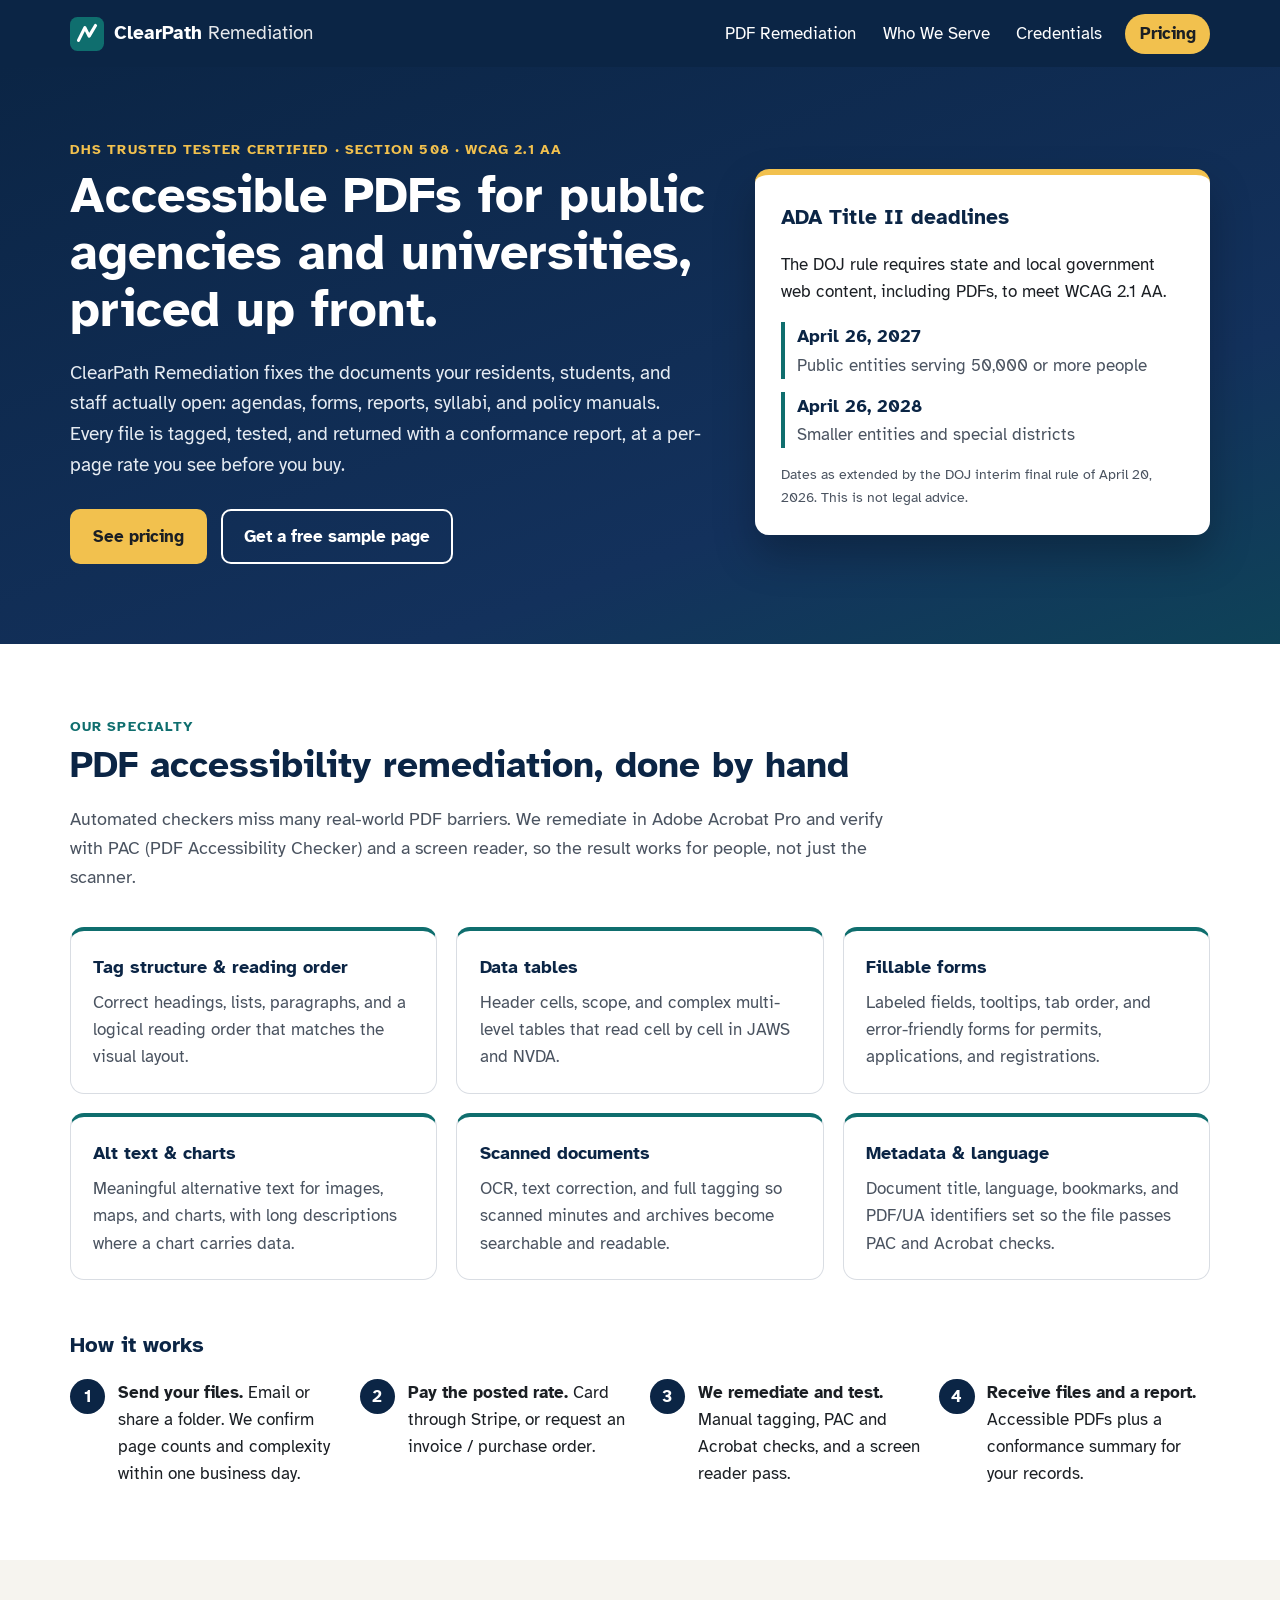
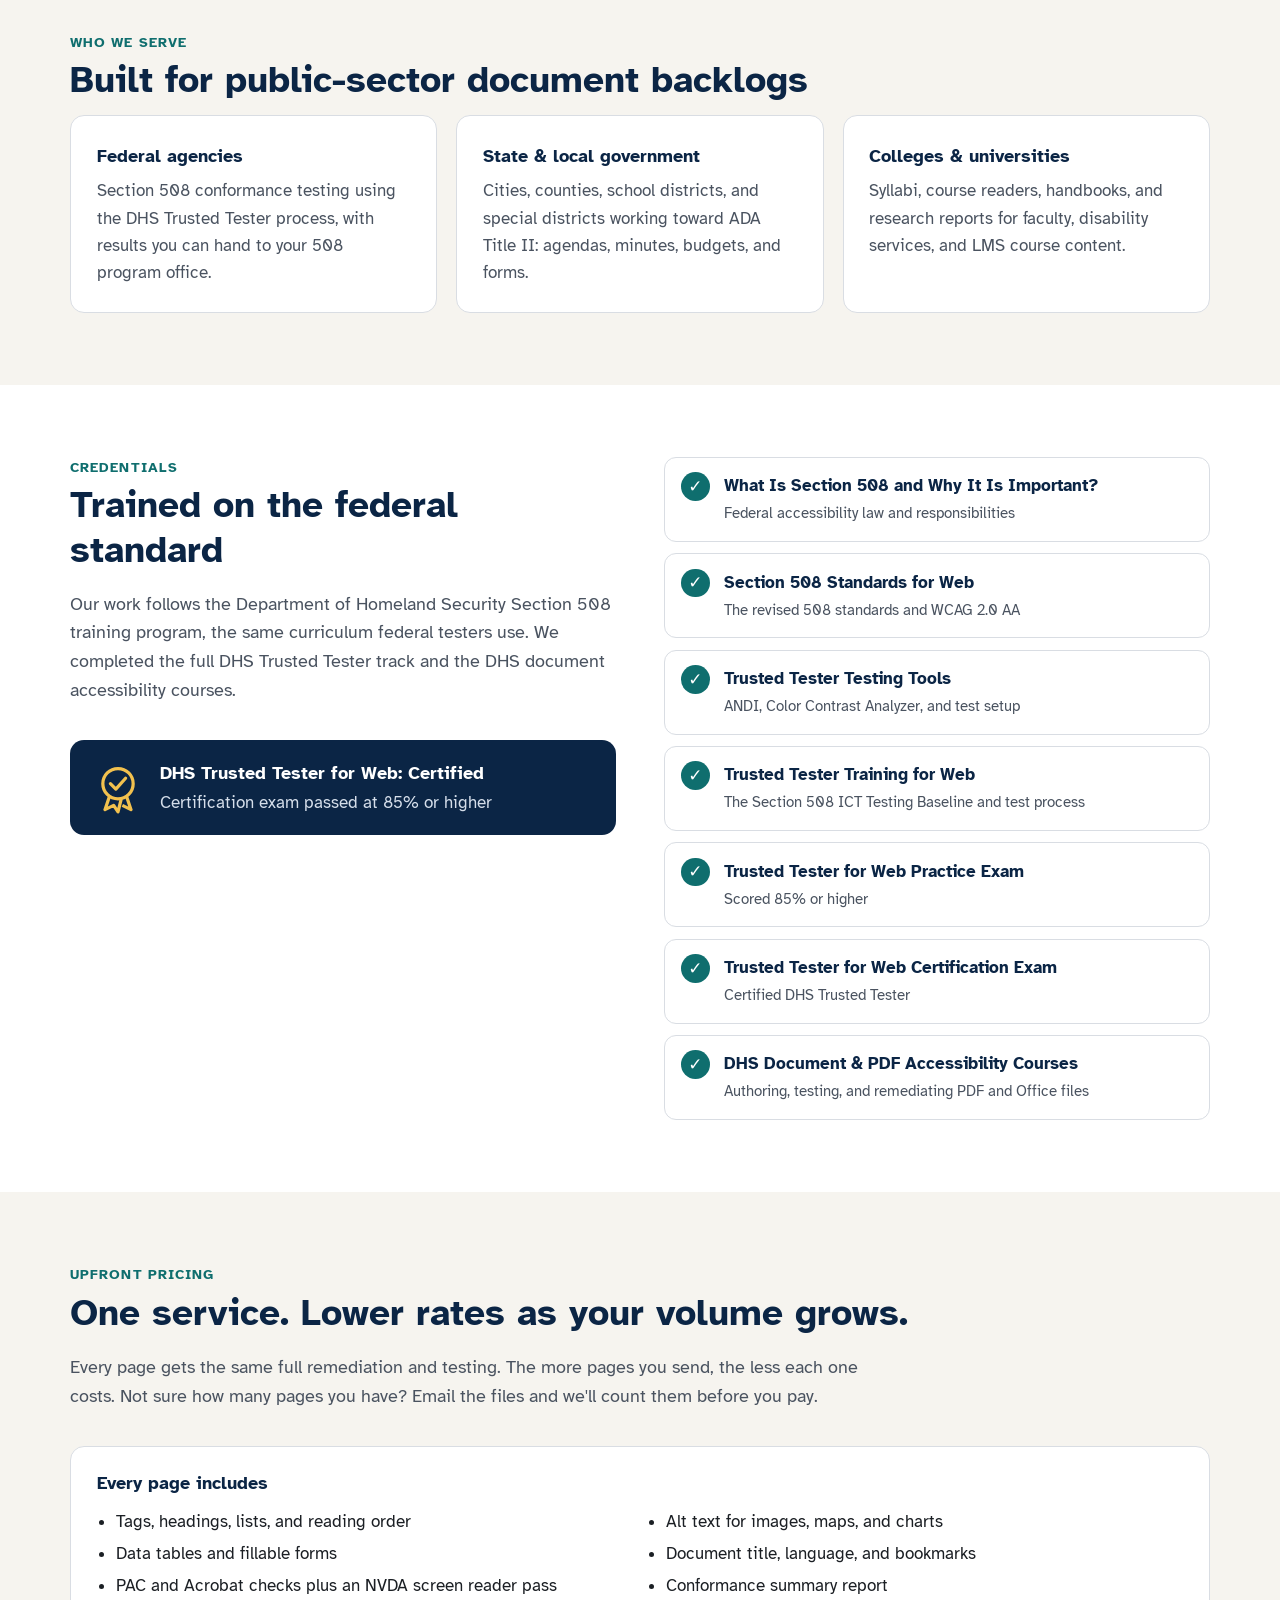
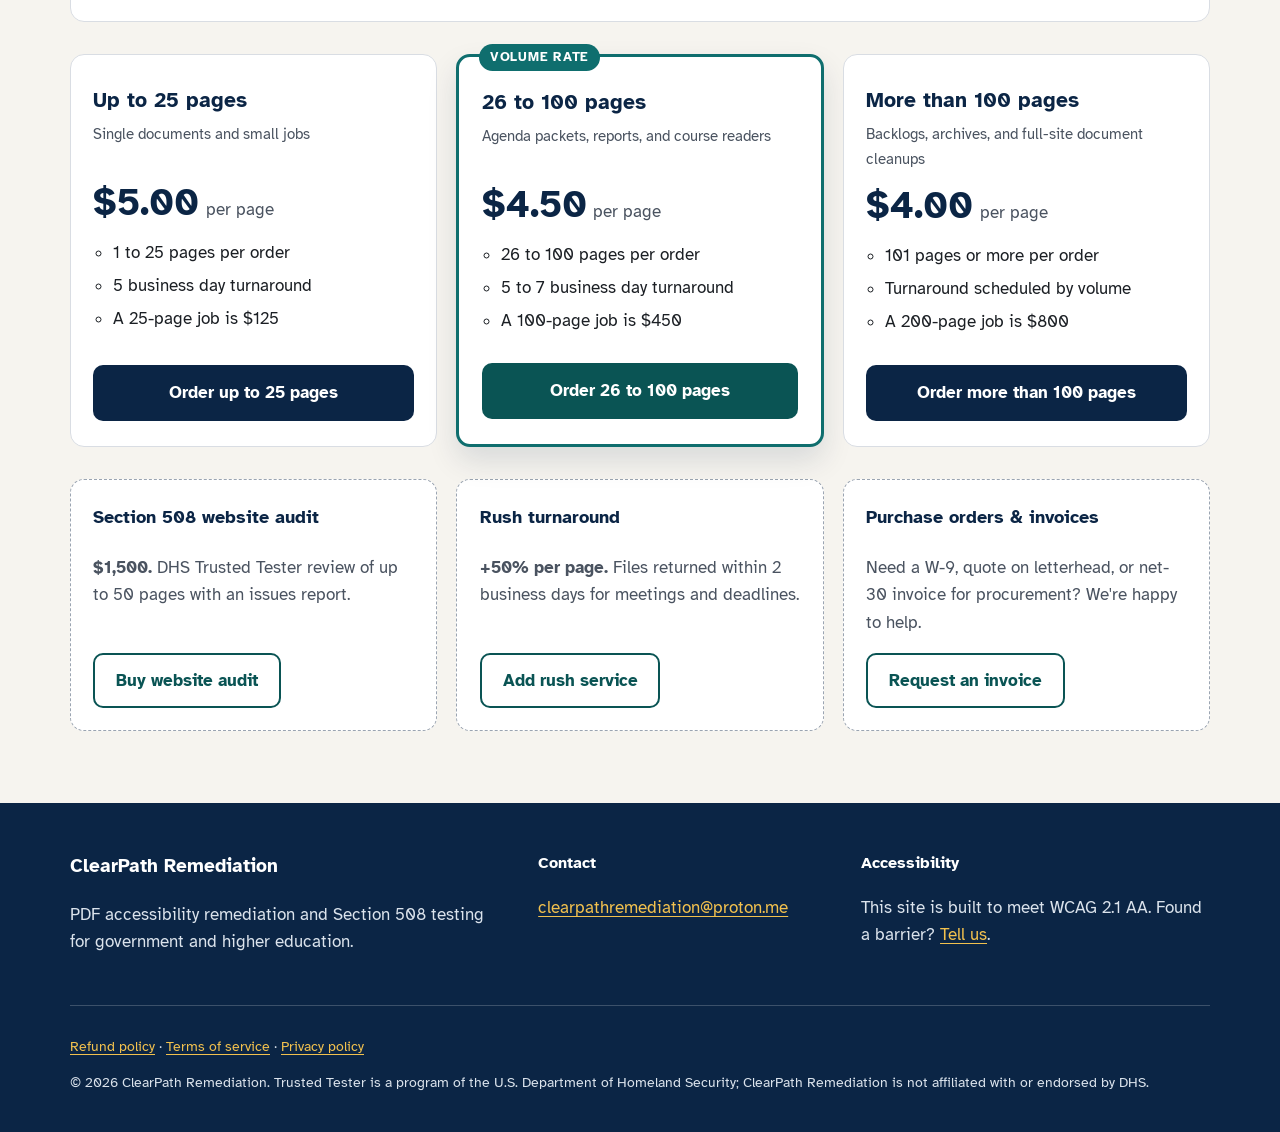
==== index.html @ d4647b65 "Add initial HTML structure for ClearPath Remediation" ====
<!doctype html>
<html lang="en">
<head>
  <meta charset="utf-8">
  <meta name="viewport" content="width=device-width, initial-scale=1">
  <title>ClearPath Remediation | PDF &amp; Section 508 Accessibility Remediation</title>
  <meta name="description" content="ClearPath Remediation provides PDF accessibility remediation and Section 508 / WCAG 2.1 AA testing for federal, state, and local government and universities. DHS Trusted Tester certified. Upfront per-page pricing.">
  <link rel="stylesheet" href="styles.css">
  <link rel="icon" href="favicon.svg" type="image/svg+xml">
</head>
<body>
  <a class="skip-link" href="#main">Skip to main content</a>

  <header class="site-header">
    <div class="wrap header-inner">
      <a class="brand" href="#top" aria-label="ClearPath Remediation, home">
        <svg class="brand-mark" viewBox="0 0 32 32" aria-hidden="true" focusable="false"><rect width="32" height="32" rx="7" fill="currentColor"/><path d="M8 22 L14 10 L18 18 L24 8" fill="none" stroke="#fff" stroke-width="3" stroke-linecap="round" stroke-linejoin="round"/></svg>
        <span>ClearPath <span class="brand-sub">Remediation</span></span>
      </a>
      <nav aria-label="Primary">
        <ul class="nav-list">
          <li><a href="#pdf">PDF Remediation</a></li>
          <li><a href="#who">Who We Serve</a></li>
          <li><a href="#credentials">Credentials</a></li>
          <li><a href="#pricing" class="nav-cta">Pricing</a></li>
        </ul>
      </nav>
    </div>
  </header>

  <main id="main" tabindex="-1">
    <section class="hero" id="top" aria-labelledby="hero-title">
      <div class="wrap hero-grid">
        <div>
          <p class="eyebrow">DHS Trusted Tester Certified &middot; Section 508 &middot; WCAG 2.1 AA</p>
          <h1 id="hero-title">Accessible PDFs for public agencies and universities, priced up front.</h1>
          <p class="lede">ClearPath Remediation fixes the documents your residents, students, and staff actually open: agendas, forms, reports, syllabi, and policy manuals. Every file is tagged, tested, and returned with a conformance report, at a per-page rate you see before you buy.</p>
          <div class="hero-actions">
            <a class="btn btn-primary" href="#pricing">See pricing</a>
            <a class="btn btn-ghost" href="mailto:clearpathremediation@proton.me?subject=Free%20sample%20page%20request">Get a free sample page</a>
          </div>
        </div>
        <aside class="deadline-card" aria-labelledby="deadline-title">
          <h2 id="deadline-title">ADA Title II deadlines</h2>
          <p>The DOJ rule requires state and local government web content, including PDFs, to meet WCAG 2.1 AA.</p>
          <dl class="deadlines">
            <div><dt>April 26, 2027</dt><dd>Public entities serving 50,000 or more people</dd></div>
            <div><dt>April 26, 2028</dt><dd>Smaller entities and special districts</dd></div>
          </dl>
          <p class="small">Dates as extended by the DOJ interim final rule of April 20, 2026. This is not legal advice.</p>
        </aside>
      </div>
    </section>

    <section class="section" id="pdf" aria-labelledby="pdf-title">
      <div class="wrap">
        <p class="eyebrow">Our specialty</p>
        <h2 id="pdf-title">PDF accessibility remediation, done by hand</h2>
        <p class="section-lede">Automated checkers miss many real-world PDF barriers. We remediate in Adobe Acrobat Pro and verify with PAC (PDF Accessibility Checker) and a screen reader, so the result works for people, not just the scanner.</p>
        <ul class="feature-grid" role="list">
          <li class="feature">
            <h3>Tag structure &amp; reading order</h3>
            <p>Correct headings, lists, paragraphs, and a logical reading order that matches the visual layout.</p>
          </li>
          <li class="feature">
            <h3>Data tables</h3>
            <p>Header cells, scope, and complex multi-level tables that read cell by cell in JAWS and NVDA.</p>
          </li>
          <li class="feature">
            <h3>Fillable forms</h3>
            <p>Labeled fields, tooltips, tab order, and error-friendly forms for permits, applications, and registrations.</p>
          </li>
          <li class="feature">
            <h3>Alt text &amp; charts</h3>
            <p>Meaningful alternative text for images, maps, and charts, with long descriptions where a chart carries data.</p>
          </li>
          <li class="feature">
            <h3>Scanned documents</h3>
            <p>OCR, text correction, and full tagging so scanned minutes and archives become searchable and readable.</p>
          </li>
          <li class="feature">
            <h3>Metadata &amp; language</h3>
            <p>Document title, language, bookmarks, and PDF/UA identifiers set so the file passes PAC and Acrobat checks.</p>
          </li>
        </ul>

        <h3 class="process-title">How it works</h3>
        <ol class="process" role="list">
          <li><span class="step-num" aria-hidden="true">1</span><div><strong>Send your files.</strong> Email or share a folder. We confirm page counts and complexity within one business day.</div></li>
          <li><span class="step-num" aria-hidden="true">2</span><div><strong>Pay the posted rate.</strong> Card through Stripe, or request an invoice / purchase order.</div></li>
          <li><span class="step-num" aria-hidden="true">3</span><div><strong>We remediate and test.</strong> Manual tagging, PAC and Acrobat checks, and a screen reader pass.</div></li>
          <li><span class="step-num" aria-hidden="true">4</span><div><strong>Receive files and a report.</strong> Accessible PDFs plus a conformance summary for your records.</div></li>
        </ol>
      </div>
    </section>

    <section class="section alt" id="who" aria-labelledby="who-title">
      <div class="wrap">
        <p class="eyebrow">Who we serve</p>
        <h2 id="who-title">Built for public-sector document backlogs</h2>
        <ul class="audience-grid" role="list">
          <li class="audience">
            <h3>Federal agencies</h3>
            <p>Section 508 conformance testing using the DHS Trusted Tester process, with results you can hand to your 508 program office.</p>
          </li>
          <li class="audience">
            <h3>State &amp; local government</h3>
            <p>Cities, counties, school districts, and special districts working toward ADA Title II: agendas, minutes, budgets, and forms.</p>
          </li>
          <li class="audience">
            <h3>Colleges &amp; universities</h3>
            <p>Syllabi, course readers, handbooks, and research reports for faculty, disability services, and LMS course content.</p>
          </li>
        </ul>
      </div>
    </section>

    <section class="section" id="credentials" aria-labelledby="cred-title">
      <div class="wrap cred-grid">
        <div>
          <p class="eyebrow">Credentials</p>
          <h2 id="cred-title">Trained on the federal standard</h2>
          <p class="section-lede">Our work follows the Department of Homeland Security Section 508 training program, the same curriculum federal testers use. We completed the full DHS Trusted Tester track and the DHS document accessibility courses.</p>
          <div class="badge" role="note" aria-label="Certification">
            <svg viewBox="0 0 48 48" aria-hidden="true" focusable="false"><circle cx="24" cy="20" r="14" fill="none" stroke="currentColor" stroke-width="3"/><path d="M17 20l5 5 9-10" fill="none" stroke="currentColor" stroke-width="3" stroke-linecap="round" stroke-linejoin="round"/><path d="M16 32l-4 12 8-4 4 6 3-12M32 32l4 12-8-4" fill="none" stroke="currentColor" stroke-width="3" stroke-linejoin="round"/></svg>
            <div>
              <strong>DHS Trusted Tester for Web: Certified</strong>
              <span>Certification exam passed at 85% or higher</span>
            </div>
          </div>
        </div>
        <ol class="course-list" aria-label="Completed DHS Section 508 training courses">
          <li><span class="check" aria-hidden="true">&#10003;</span><div><strong>What Is Section 508 and Why It Is Important?</strong><span>Federal accessibility law and responsibilities</span></div></li>
          <li><span class="check" aria-hidden="true">&#10003;</span><div><strong>Section 508 Standards for Web</strong><span>The revised 508 standards and WCAG 2.0 AA</span></div></li>
          <li><span class="check" aria-hidden="true">&#10003;</span><div><strong>Trusted Tester Testing Tools</strong><span>ANDI, Color Contrast Analyzer, and test setup</span></div></li>
          <li><span class="check" aria-hidden="true">&#10003;</span><div><strong>Trusted Tester Training for Web</strong><span>The Section 508 ICT Testing Baseline and test process</span></div></li>
          <li><span class="check" aria-hidden="true">&#10003;</span><div><strong>Trusted Tester for Web Practice Exam</strong><span>Scored 85% or higher</span></div></li>
          <li><span class="check" aria-hidden="true">&#10003;</span><div><strong>Trusted Tester for Web Certification Exam</strong><span>Certified DHS Trusted Tester</span></div></li>
          <li><span class="check" aria-hidden="true">&#10003;</span><div><strong>DHS Document &amp; PDF Accessibility Courses</strong><span>Authoring, testing, and remediating PDF and Office files</span></div></li>
        </ol>
      </div>
    </section>

    <section class="section alt" id="pricing" aria-labelledby="pricing-title">
      <div class="wrap">
        <p class="eyebrow">Upfront pricing</p>
        <h2 id="pricing-title">One service. Lower rates as your volume grows.</h2>
        <p class="section-lede">Every page gets the same full remediation and testing. The more pages you send, the less each one costs. Not sure how many pages you have? Email the files and we'll count them before you pay.</p>

        <div class="included" aria-labelledby="included-title">
          <h3 id="included-title">Every page includes</h3>
          <ul class="included-list">
            <li>Tags, headings, lists, and reading order</li>
            <li>Alt text for images, maps, and charts</li>
            <li>Data tables and fillable forms</li>
            <li>Document title, language, and bookmarks</li>
            <li>PAC and Acrobat checks plus an NVDA screen reader pass</li>
            <li>Conformance summary report</li>
          </ul>
        </div>

        <ul class="pricing-grid" role="list">
          <li class="plan">
            <h3 class="plan-name">Up to 25 pages</h3>
            <p class="plan-for">Single documents and small jobs</p>
            <p class="price"><span class="amount">$5.00</span><span class="unit">per page</span></p>
            <ul class="plan-list">
              <li>1 to 25 pages per order</li>
              <li>5 business day turnaround</li>
              <li>A 25-page job is $125</li>
            </ul>
            <a class="btn btn-plan" href="https://buy.stripe.com/REPLACE_UP_TO_25">Order up to 25 pages<span class="visually-hidden"> at $5.00 per page</span></a>
          </li>

          <li class="plan featured">
            <p class="ribbon">Volume rate</p>
            <h3 class="plan-name">26 to 100 pages</h3>
            <p class="plan-for">Agenda packets, reports, and course readers</p>
            <p class="price"><span class="amount">$4.50</span><span class="unit">per page</span></p>
            <ul class="plan-list">
              <li>26 to 100 pages per order</li>
              <li>5 to 7 business day turnaround</li>
              <li>A 100-page job is $450</li>
            </ul>
            <a class="btn btn-plan btn-plan-featured" href="https://buy.stripe.com/REPLACE_26_TO_100">Order 26 to 100 pages<span class="visually-hidden"> at $4.50 per page</span></a>
          </li>

          <li class="plan">
            <h3 class="plan-name">More than 100 pages</h3>
            <p class="plan-for">Backlogs, archives, and full-site document cleanups</p>
            <p class="price"><span class="amount">$4.00</span><span class="unit">per page</span></p>
            <ul class="plan-list">
              <li>101 pages or more per order</li>
              <li>Turnaround scheduled by volume</li>
              <li>A 200-page job is $800</li>
            </ul>
            <a class="btn btn-plan" href="https://buy.stripe.com/REPLACE_OVER_100">Order more than 100 pages<span class="visually-hidden"> at $4.00 per page</span></a>
          </li>
        </ul>

        <div class="addons">
          <div class="addon">
            <h3>Section 508 website audit</h3>
            <p><strong>$1,500.</strong> DHS Trusted Tester review of up to 50 pages with an issues report.</p>
            <a class="btn btn-ghost" href="https://buy.stripe.com/REPLACE_AUDIT">Buy website audit<span class="visually-hidden"> for $1,500</span></a>
          </div>
          <div class="addon">
            <h3>Rush turnaround</h3>
            <p><strong>+50% per page.</strong> Files returned within 2 business days for meetings and deadlines.</p>
            <a class="btn btn-ghost" href="https://buy.stripe.com/REPLACE_RUSH">Add rush service</a>
          </div>
          <div class="addon">
            <h3>Purchase orders &amp; invoices</h3>
            <p>Need a W-9, quote on letterhead, or net-30 invoice for procurement? We're happy to help.</p>
            <a class="btn btn-ghost" href="mailto:clearpathremediation@proton.me?subject=Invoice%20or%20PO%20request">Request an invoice</a>
          </div>
        </div>
      </div>
    </section>
  </main>

  <footer class="site-footer">
    <div class="wrap footer-inner">
      <div>
        <p class="footer-brand">ClearPath Remediation</p>
        <p>PDF accessibility remediation and Section 508 testing for government and higher education.</p>
      </div>
      <div>
        <h2 class="footer-h">Contact</h2>
        <p><a href="mailto:clearpathremediation@proton.me">clearpathremediation@proton.me</a></p>
      </div>
      <div>
        <h2 class="footer-h">Accessibility</h2>
        <p>This site is built to meet WCAG 2.1 AA. Found a barrier? <a href="mailto:clearpathremediation@proton.me?subject=Accessibility%20feedback">Tell us</a>.</p>
      </div>
    </div>
    <div class="wrap legal">
      <p class="policy-links"><a href="policies.html#refunds">Refund policy</a> &middot; <a href="policies.html#terms">Terms of service</a> &middot; <a href="policies.html#privacy">Privacy policy</a></p>
      <p>&copy; <span id="year">2026</span> ClearPath Remediation. Trusted Tester is a program of the U.S. Department of Homeland Security; ClearPath Remediation is not affiliated with or endorsed by DHS.</p>
    </div>
  </footer>
  <script>document.getElementById('year').textContent = new Date().getFullYear();</script>
</body>
</html>
---- styles.css ----
@import url("https://fonts.googleapis.com/css2?family=Atkinson+Hyperlegible:wght@400;700&display=swap");

:root {
  --navy: #0b2545;
  --navy-2: #13315c;
  --teal: #0f6e6e;
  --teal-dark: #0a5454;
  --sand: #f6f4ef;
  --ink: #1b1f24;
  --muted: #4a5360;
  --line: #d9dde3;
  --white: #ffffff;
  --gold: #f2c14e;
  --focus: #ffbf47;
  --radius: 14px;
  --font: "Atkinson Hyperlegible", system-ui, -apple-system, "Segoe UI", Roboto, Arial, sans-serif;
}

*, *::before, *::after { box-sizing: border-box; }
html { scroll-behavior: smooth; }
@media (prefers-reduced-motion: reduce) { html { scroll-behavior: auto; } * { transition: none !important; } }

body {
  margin: 0;
  font-family: var(--font);
  font-size: 1.0625rem;
  line-height: 1.6;
  color: var(--ink);
  background: var(--white);
}

img, svg { max-width: 100%; }
a { color: var(--teal-dark); text-underline-offset: 3px; }
a:hover { color: var(--navy); }

:focus-visible { outline: 3px solid var(--focus); outline-offset: 3px; border-radius: 4px; }
main:focus { outline: none; }

.wrap { width: min(1140px, 100% - 2.5rem); margin-inline: auto; }

.visually-hidden {
  position: absolute !important; width: 1px; height: 1px; padding: 0; margin: -1px;
  overflow: hidden; clip: rect(0 0 0 0); white-space: nowrap; border: 0;
}

.skip-link {
  position: absolute; left: 1rem; top: -100px; z-index: 100;
  background: var(--focus); color: var(--ink); padding: .75rem 1rem; font-weight: 700; border-radius: 8px;
}
.skip-link:focus { top: 1rem; }

/* Header */
.site-header { background: var(--navy); color: var(--white); position: sticky; top: 0; z-index: 50; }
.header-inner { display: flex; align-items: center; justify-content: space-between; gap: 1rem; padding-block: .85rem; flex-wrap: wrap; }
.brand { display: inline-flex; align-items: center; gap: .6rem; color: var(--white); text-decoration: none; font-weight: 700; font-size: 1.2rem; }
.brand:hover { color: var(--white); }
.brand-mark { width: 34px; height: 34px; color: var(--teal); }
.brand-sub { font-weight: 400; opacity: .9; }
.nav-list { list-style: none; display: flex; gap: .25rem 1.25rem; margin: 0; padding: 0; flex-wrap: wrap; }
.nav-list a { color: var(--white); text-decoration: none; padding: .4rem .2rem; display: inline-block; }
.nav-list a:hover { text-decoration: underline; color: var(--white); }
.nav-cta { background: var(--gold); color: var(--ink) !important; padding: .4rem .9rem !important; border-radius: 999px; font-weight: 700; }

/* Hero */
.hero { background: linear-gradient(160deg, var(--navy) 0%, var(--navy-2) 70%, var(--teal-dark) 130%); color: var(--white); padding: 4.5rem 0 5rem; }
.hero-grid { display: grid; grid-template-columns: 1.4fr 1fr; gap: 3rem; align-items: center; }
.hero h1 { font-size: clamp(2rem, 4.2vw, 3.1rem); line-height: 1.15; margin: .4rem 0 1rem; }
.lede { font-size: 1.2rem; max-width: 60ch; color: #e6ecf3; }
.eyebrow { text-transform: uppercase; letter-spacing: .08em; font-size: .85rem; font-weight: 700; color: var(--teal); margin: 0; }
.hero .eyebrow { color: var(--gold); }
.hero-actions { display: flex; gap: .9rem; flex-wrap: wrap; margin-top: 1.8rem; }

.deadline-card { background: var(--white); color: var(--ink); border-radius: var(--radius); padding: 1.6rem; box-shadow: 0 20px 40px rgba(0,0,0,.25); border-top: 6px solid var(--gold); }
.deadline-card h2 { margin: 0 0 .4rem; font-size: 1.3rem; color: var(--navy); }
.deadlines { margin: 1rem 0; display: grid; gap: .8rem; }
.deadlines div { border-left: 4px solid var(--teal); padding-left: .8rem; }
.deadlines dt { font-weight: 700; font-size: 1.15rem; color: var(--navy); }
.deadlines dd { margin: 0; color: var(--muted); }
.small { font-size: .875rem; color: var(--muted); margin-bottom: 0; }

/* Buttons */
.btn { display: inline-flex; align-items: center; justify-content: center; min-height: 48px; padding: .75rem 1.3rem; border-radius: 10px; font-weight: 700; text-decoration: none; border: 2px solid transparent; transition: transform .15s ease, background .15s ease; }
.btn:hover { transform: translateY(-1px); }
.btn-primary { background: var(--gold); color: var(--ink); }
.btn-primary:hover { background: #ffd166; color: var(--ink); }
.btn-ghost { border-color: currentColor; color: var(--teal-dark); background: transparent; }
.hero .btn-ghost { color: var(--white); }
.hero .btn-ghost:hover { background: rgba(255,255,255,.1); color: var(--white); }

/* Sections */
.section { padding: 4.5rem 0; }
.section.alt { background: var(--sand); }
.section h2 { font-size: clamp(1.7rem, 3vw, 2.3rem); line-height: 1.2; margin: .3rem 0 .8rem; color: var(--navy); }
.section-lede { font-size: 1.125rem; color: var(--muted); max-width: 68ch; margin-bottom: 2.2rem; }

.feature-grid, .audience-grid, .pricing-grid, .process, .course-list { list-style: none; padding: 0; margin: 0; }

.feature-grid { display: grid; grid-template-columns: repeat(3, 1fr); gap: 1.2rem; }
.feature { border: 1px solid var(--line); border-radius: var(--radius); padding: 1.4rem; border-top: 4px solid var(--teal); }
.feature h3, .audience h3 { margin: 0 0 .4rem; font-size: 1.15rem; color: var(--navy); }
.feature p, .audience p { margin: 0; color: var(--muted); }

.process-title { margin: 3rem 0 1rem; font-size: 1.35rem; color: var(--navy); }
.process { display: grid; grid-template-columns: repeat(4, 1fr); gap: 1.2rem; }
.process li { display: flex; gap: .8rem; align-items: flex-start; }
.step-num { flex: none; width: 2.2rem; height: 2.2rem; border-radius: 50%; background: var(--navy); color: var(--white); display: grid; place-items: center; font-weight: 700; }

.audience-grid { display: grid; grid-template-columns: repeat(3, 1fr); gap: 1.2rem; }
.audience { background: var(--white); border-radius: var(--radius); padding: 1.6rem; border: 1px solid var(--line); }

/* Credentials */
.cred-grid { display: grid; grid-template-columns: 1fr 1fr; gap: 3rem; align-items: start; }
.badge { display: flex; gap: 1rem; align-items: center; background: var(--navy); color: var(--white); padding: 1.2rem 1.4rem; border-radius: var(--radius); }
.badge svg { width: 52px; height: 52px; color: var(--gold); flex: none; }
.badge strong { display: block; font-size: 1.15rem; }
.badge span { color: #d5deea; }
.course-list { display: grid; gap: .7rem; }
.course-list li { display: flex; gap: .9rem; align-items: flex-start; border: 1px solid var(--line); border-radius: 12px; padding: .9rem 1rem; }
.course-list strong { display: block; color: var(--navy); }
.course-list span:not(.check) { color: var(--muted); font-size: .95rem; }
.check { flex: none; width: 1.8rem; height: 1.8rem; border-radius: 50%; background: var(--teal); color: var(--white); display: grid; place-items: center; font-weight: 700; }

/* Pricing */
.pricing-grid { display: grid; grid-template-columns: repeat(3, 1fr); gap: 1.2rem; align-items: stretch; }
.plan { position: relative; background: var(--white); border: 1px solid var(--line); border-radius: var(--radius); padding: 1.6rem 1.4rem; display: flex; flex-direction: column; }
.plan.featured { border: 3px solid var(--teal); box-shadow: 0 14px 30px rgba(11,37,69,.12); }
.ribbon { position: absolute; top: -.85rem; left: 1.2rem; margin: 0; background: var(--teal); color: var(--white); font-size: .8rem; font-weight: 700; padding: .2rem .7rem; border-radius: 999px; text-transform: uppercase; letter-spacing: .06em; }
.plan-name { margin: .2rem 0 .3rem; font-size: 1.3rem; color: var(--navy); }
.plan-for { margin: 0 0 1rem; color: var(--muted); font-size: .95rem; min-height: 3em; }
.price { margin: 0 0 1rem; display: flex; align-items: baseline; gap: .4rem; }
.amount { font-size: 2.4rem; font-weight: 700; color: var(--navy); line-height: 1; }
.unit { color: var(--muted); }
.plan-list { margin: 0 0 1.5rem; padding-left: 1.2rem; flex: 1; }
.plan-list li { margin-bottom: .35rem; }
.btn-plan { width: 100%; background: var(--navy); color: var(--white); margin-top: auto; }
.btn-plan:hover { background: var(--navy-2); color: var(--white); }
.btn-plan-featured { background: var(--teal-dark); }
.btn-plan-featured:hover { background: var(--teal); }

.addons { display: grid; grid-template-columns: repeat(3, 1fr); gap: 1.2rem; margin-top: 2rem; }
.addon { background: var(--white); border: 1px dashed #9aa4b1; border-radius: var(--radius); padding: 1.4rem; display: flex; flex-direction: column; }
.addon h3 { margin: 0 0 .4rem; font-size: 1.1rem; color: var(--navy); }
.addon p { flex: 1; color: var(--muted); }
.addon .btn { align-self: flex-start; }

.included { background: var(--white); border: 1px solid var(--line); border-radius: var(--radius); padding: 1.4rem 1.6rem; margin-bottom: 2rem; }
.included h3 { margin: 0 0 .6rem; font-size: 1.15rem; color: var(--navy); }
.included-list { margin: 0; padding-left: 1.2rem; display: grid; grid-template-columns: repeat(2, minmax(0, 1fr)); gap: .3rem 2rem; }
@media (max-width: 800px) { .included-list { grid-template-columns: 1fr; } }

.policy-wrap { max-width: 820px; }
.policy h1 { font-size: clamp(2rem, 4vw, 2.6rem); color: var(--navy); margin: 0 0 .5rem; }
.policy section { padding-top: 1.5rem; border-top: 1px solid var(--line); margin-top: 2rem; }
.policy h3 { color: var(--navy); margin: 1.4rem 0 .3rem; font-size: 1.1rem; }
.policy li { margin-bottom: .5rem; }
.policy-toc ul { padding-left: 1.2rem; }
.policy-links { margin-bottom: .4rem; }

/* Footer */
.site-footer { background: var(--navy); color: #dbe3ec; padding: 3rem 0 1.5rem; }
.site-footer a { color: var(--gold); }
.site-footer a:hover { color: var(--white); }
.footer-inner { display: grid; grid-template-columns: 1.5fr 1fr 1.2fr; gap: 2rem; }
.footer-brand { font-weight: 700; font-size: 1.2rem; color: var(--white); margin-top: 0; }
.footer-h { font-size: 1rem; color: var(--white); margin: 0 0 .4rem; }
.legal { border-top: 1px solid rgba(255,255,255,.2); margin-top: 2rem; padding-top: 1rem; font-size: .875rem; }

/* Responsive */
@media (max-width: 1000px) {
  .process { grid-template-columns: repeat(2, 1fr); }
}
@media (max-width: 800px) {
  .hero-grid, .cred-grid, .footer-inner { grid-template-columns: 1fr; }
  .feature-grid, .audience-grid, .addons, .pricing-grid { grid-template-columns: 1fr; }
  .site-header { position: static; }
}
@media (max-width: 560px) {
  .pricing-grid, .process { grid-template-columns: 1fr; }
  .hero { padding: 3rem 0 3.5rem; }
}
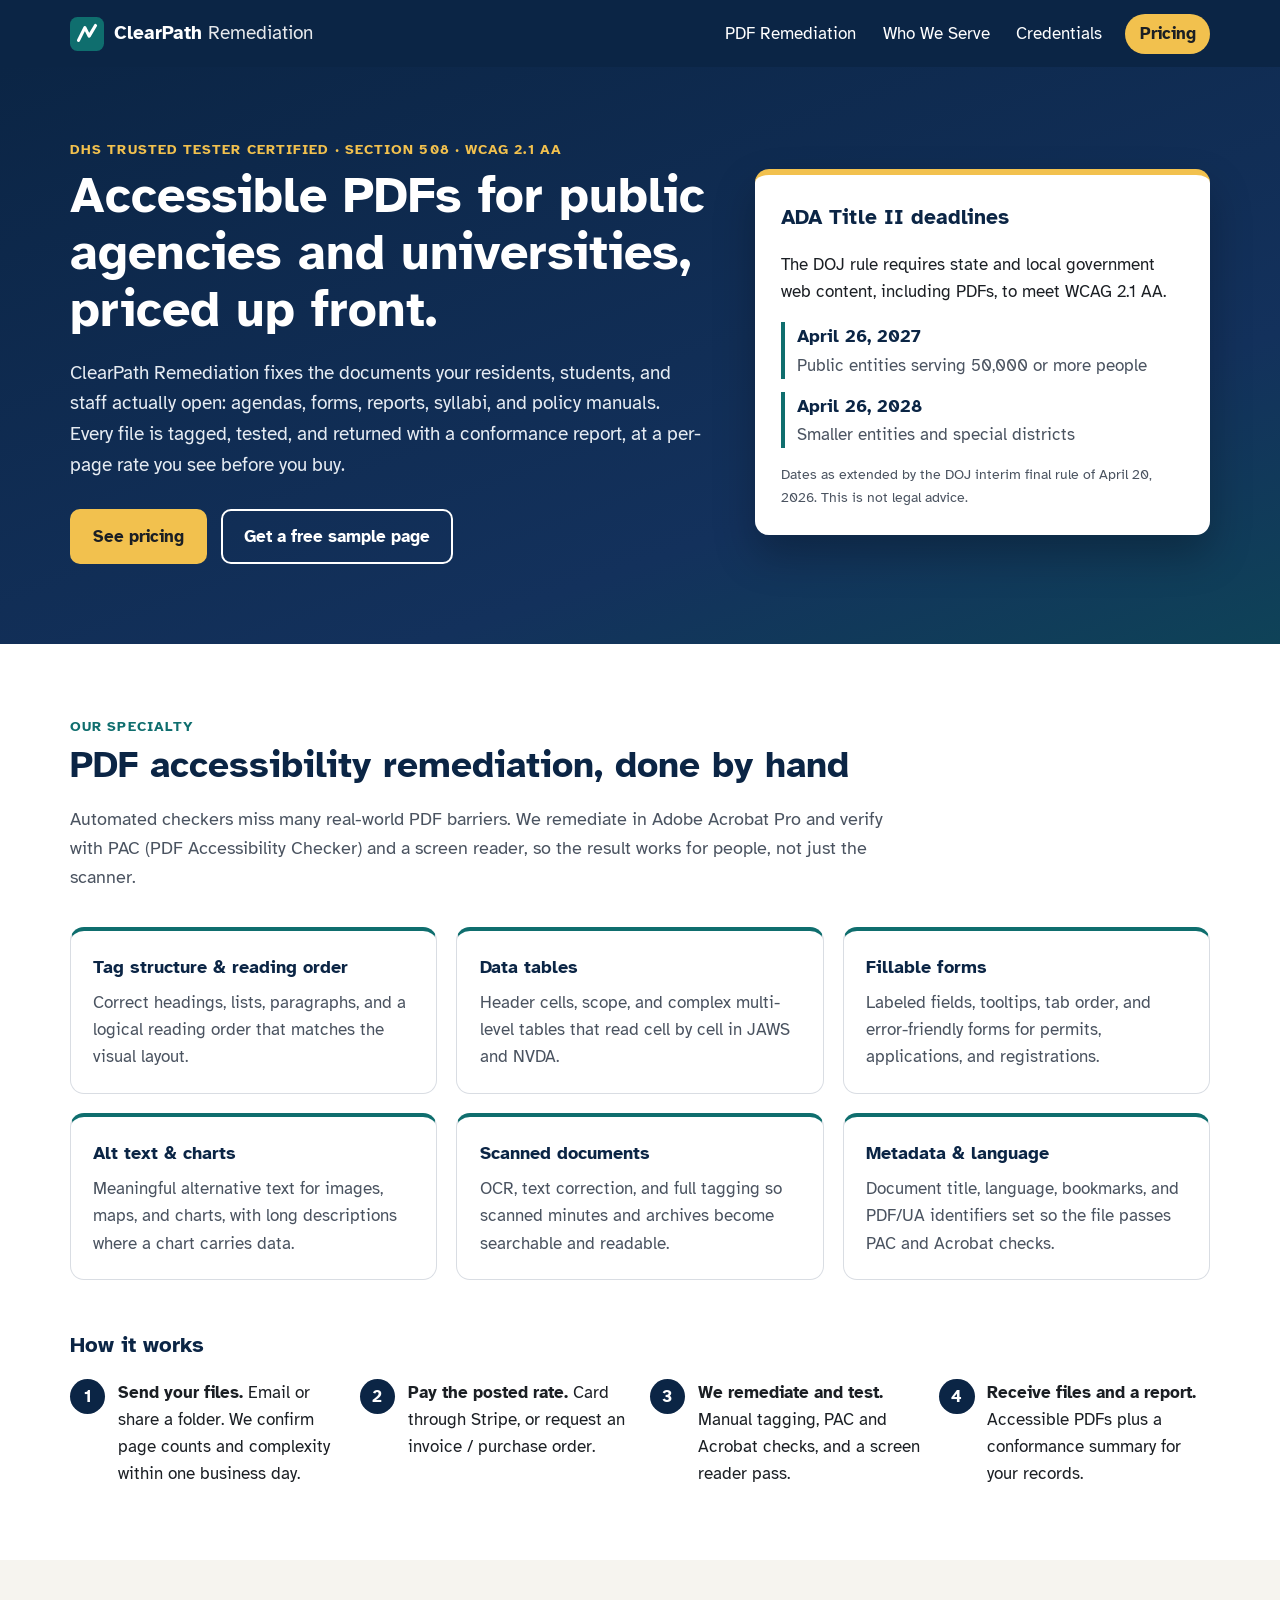
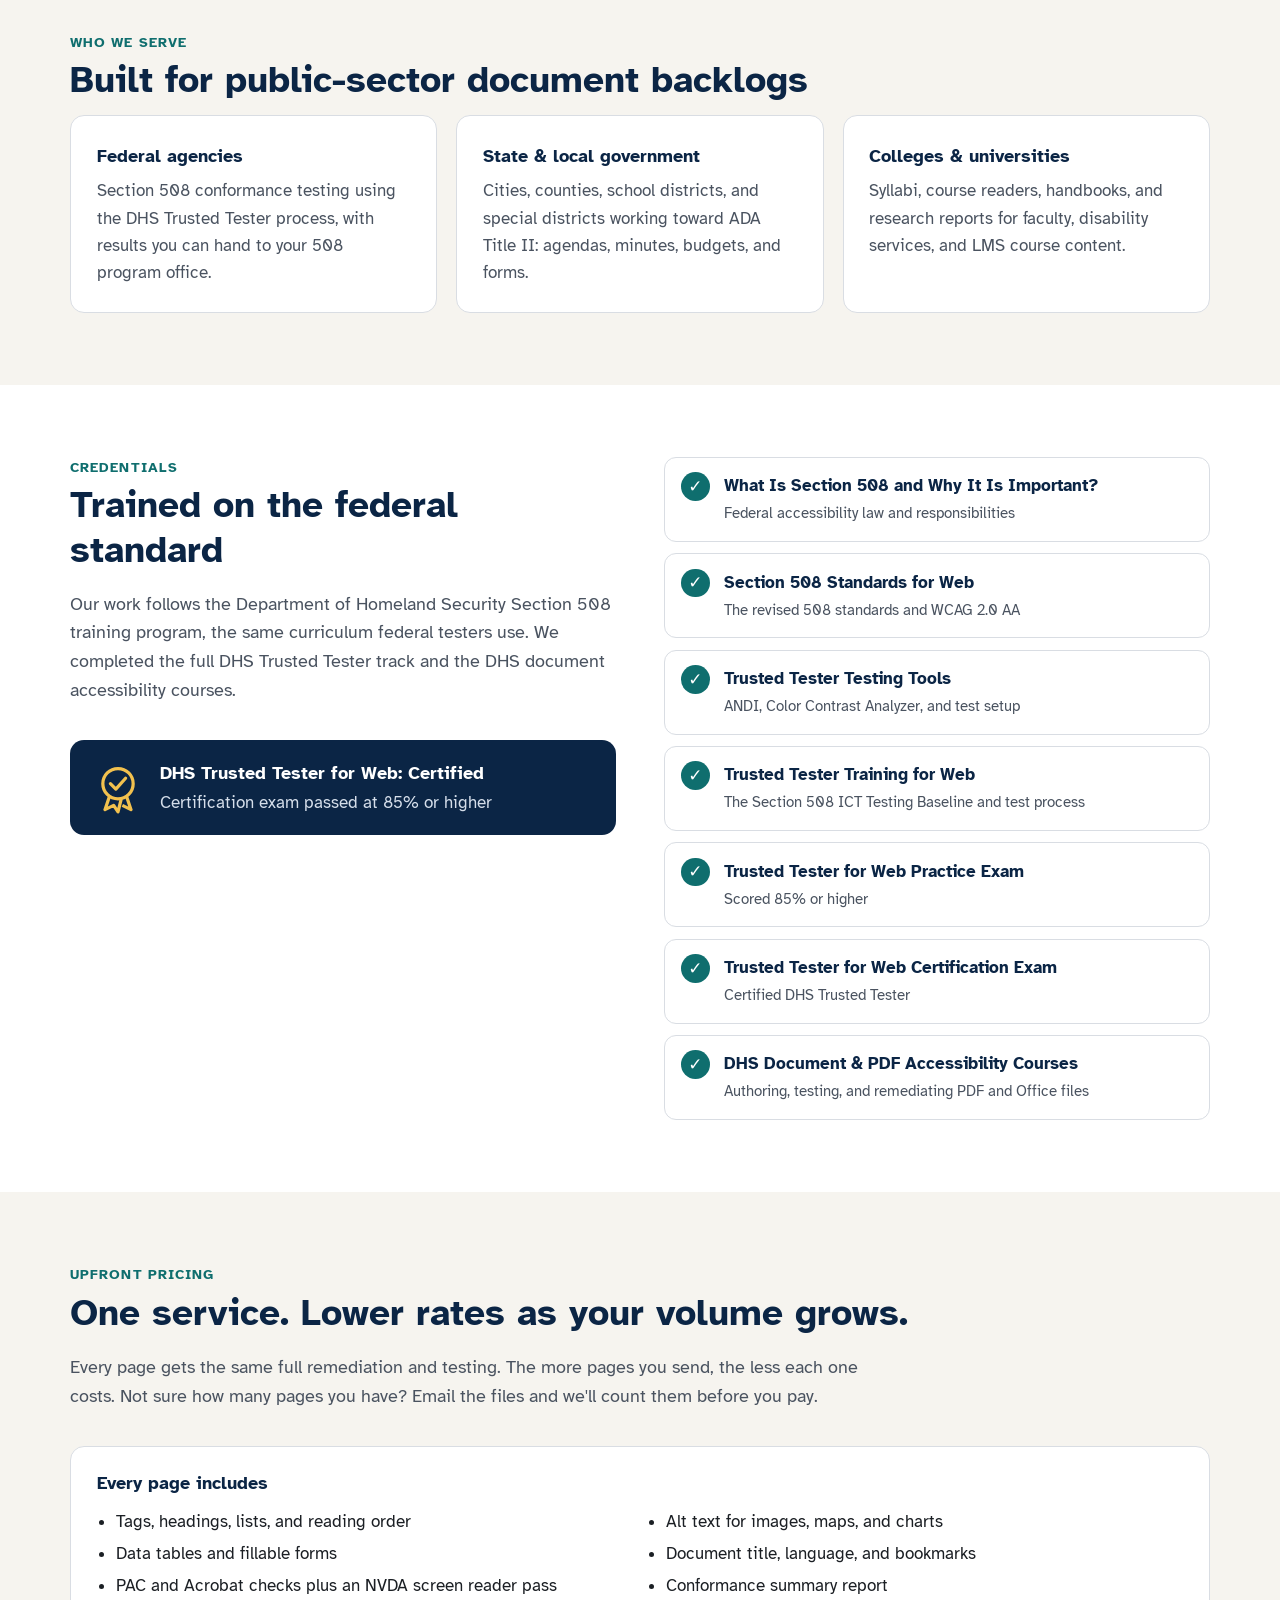
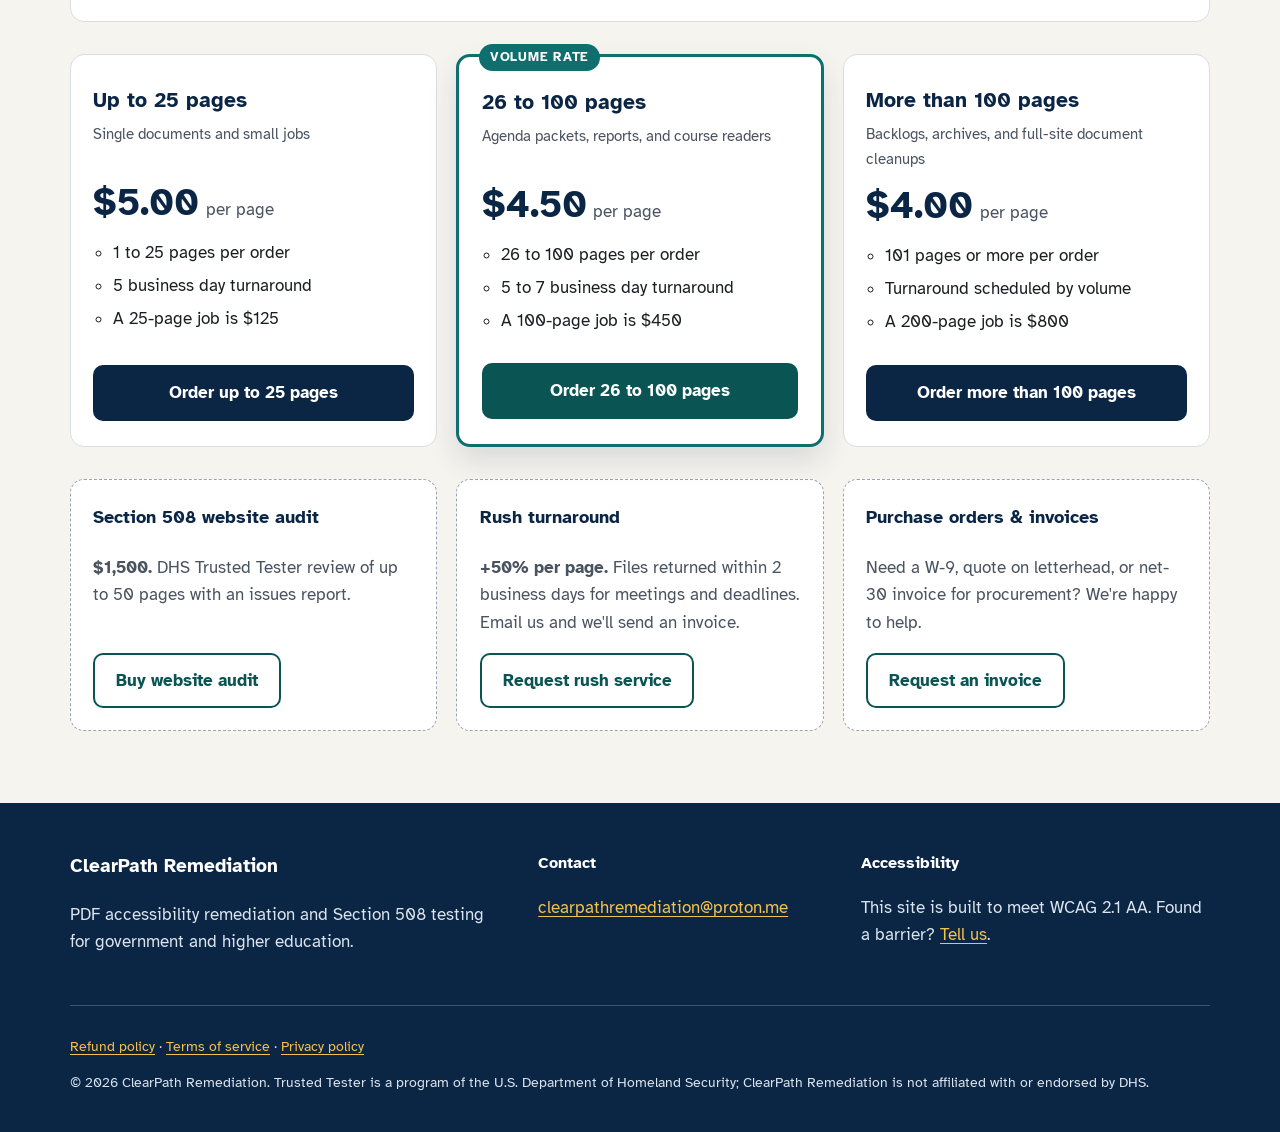
==== commit fb71388e: "Update Stripe links for order pages and services" ====
--- a/index.html
+++ b/index.html
@@ -169,7 +169,7 @@
               <li>5 business day turnaround</li>
               <li>A 25-page job is $125</li>
             </ul>
-            <a class="btn btn-plan" href="https://buy.stripe.com/REPLACE_UP_TO_25">Order up to 25 pages<span class="visually-hidden"> at $5.00 per page</span></a>
+            <a class="btn btn-plan" href="https://buy.stripe.com/4gM3cvgTyeXcahwd9j2sM00">Order up to 25 pages<span class="visually-hidden"> at $5.00 per page</span></a>
           </li>
 
           <li class="plan featured">
@@ -182,7 +182,7 @@
               <li>5 to 7 business day turnaround</li>
               <li>A 100-page job is $450</li>
             </ul>
-            <a class="btn btn-plan btn-plan-featured" href="https://buy.stripe.com/REPLACE_26_TO_100">Order 26 to 100 pages<span class="visually-hidden"> at $4.50 per page</span></a>
+            <a class="btn btn-plan btn-plan-featured" href="https://buy.stripe.com/bJefZhdHmbL09ds8T32sM01">Order 26 to 100 pages<span class="visually-hidden"> at $4.50 per page</span></a>
           </li>
 
           <li class="plan">
@@ -194,7 +194,7 @@
               <li>Turnaround scheduled by volume</li>
               <li>A 200-page job is $800</li>
             </ul>
-            <a class="btn btn-plan" href="https://buy.stripe.com/REPLACE_OVER_100">Order more than 100 pages<span class="visually-hidden"> at $4.00 per page</span></a>
+            <a class="btn btn-plan" href="https://buy.stripe.com/5kQfZhavaeXc4Xcb1b2sM02">Order more than 100 pages<span class="visually-hidden"> at $4.00 per page</span></a>
           </li>
         </ul>
 
@@ -202,12 +202,12 @@
           <div class="addon">
             <h3>Section 508 website audit</h3>
             <p><strong>$1,500.</strong> DHS Trusted Tester review of up to 50 pages with an issues report.</p>
-            <a class="btn btn-ghost" href="https://buy.stripe.com/REPLACE_AUDIT">Buy website audit<span class="visually-hidden"> for $1,500</span></a>
+            <a class="btn btn-ghost" href="https://buy.stripe.com/6oUaEX1YEcP4dtIglv2sM03">Buy website audit<span class="visually-hidden"> for $1,500</span></a>
           </div>
           <div class="addon">
             <h3>Rush turnaround</h3>
-            <p><strong>+50% per page.</strong> Files returned within 2 business days for meetings and deadlines.</p>
-            <a class="btn btn-ghost" href="https://buy.stripe.com/REPLACE_RUSH">Add rush service</a>
+            <p><strong>+50% per page.</strong> Files returned within 2 business days for meetings and deadlines. Email us and we'll send an invoice.</p>
+            <a class="btn btn-ghost" href="mailto:clearpathremediation@proton.me?subject=Rush%20turnaround%20request">Request rush service</a>
           </div>
           <div class="addon">
             <h3>Purchase orders &amp; invoices</h3>
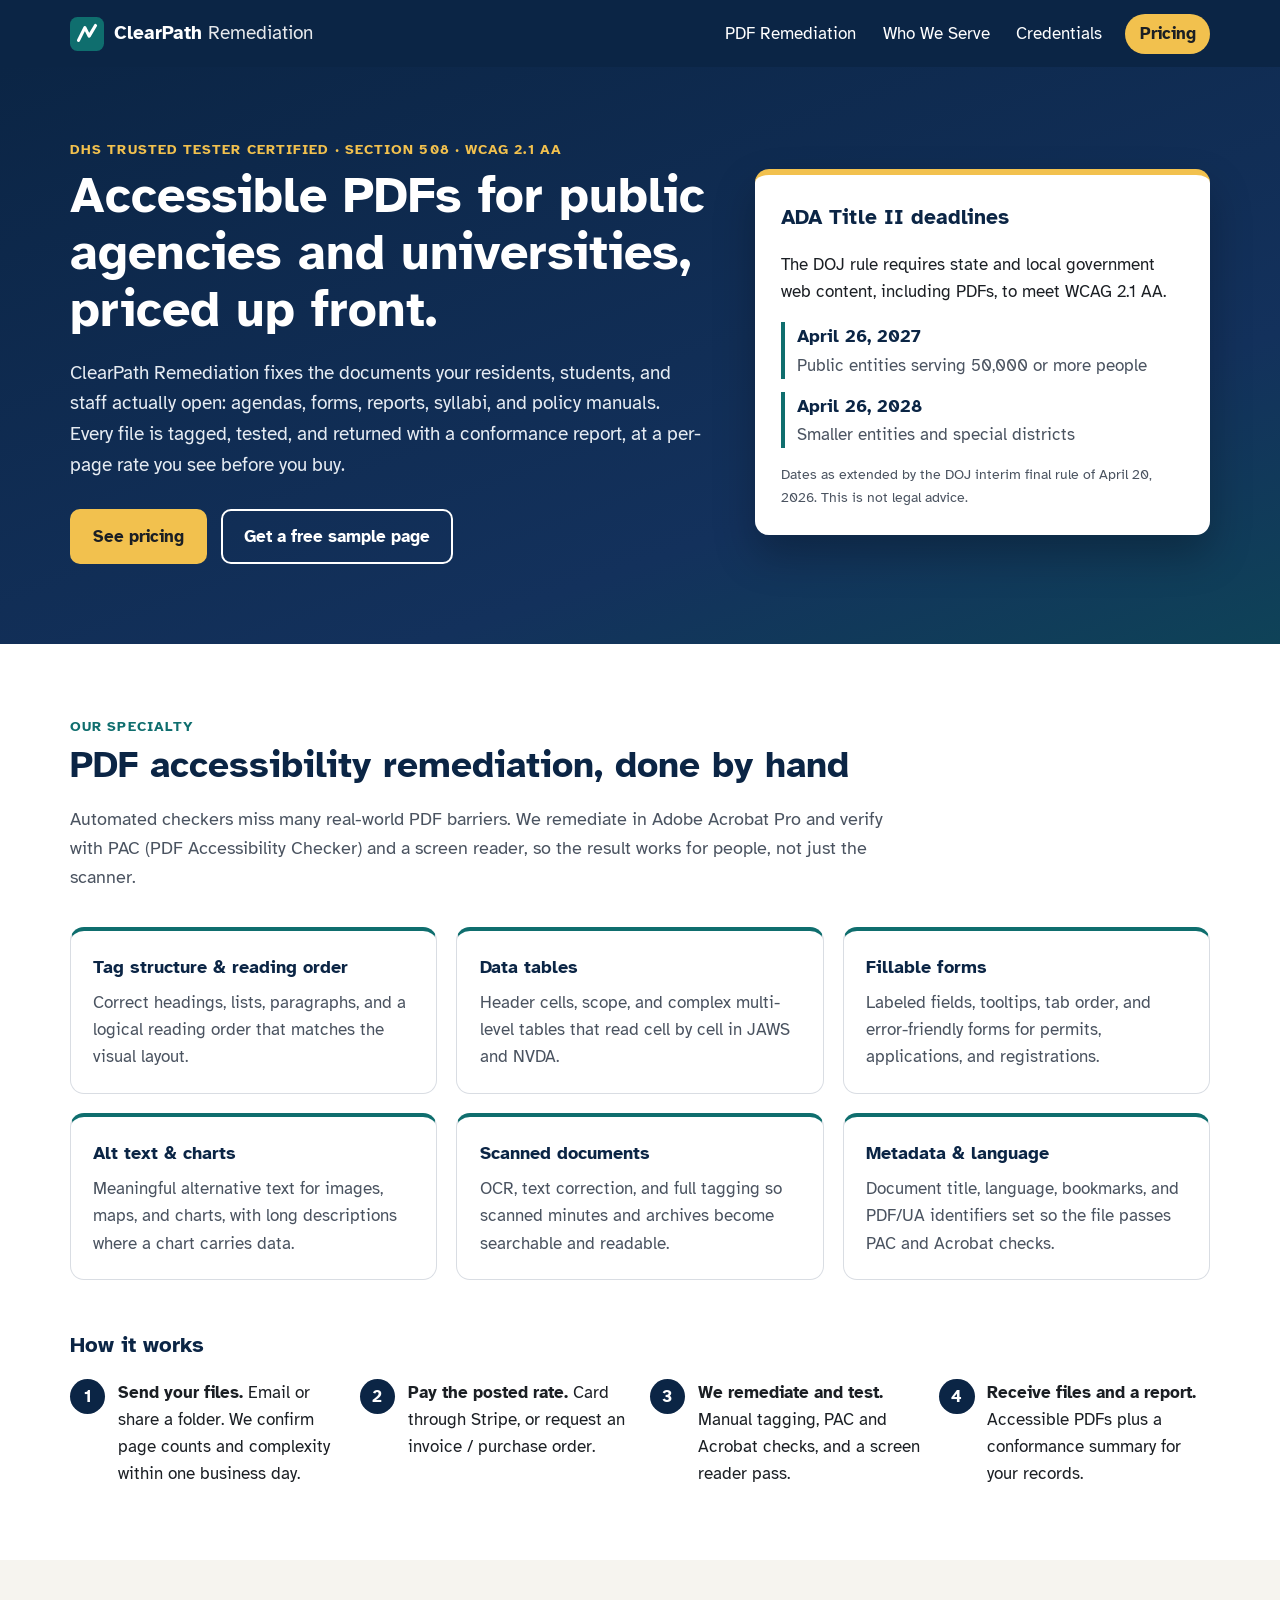
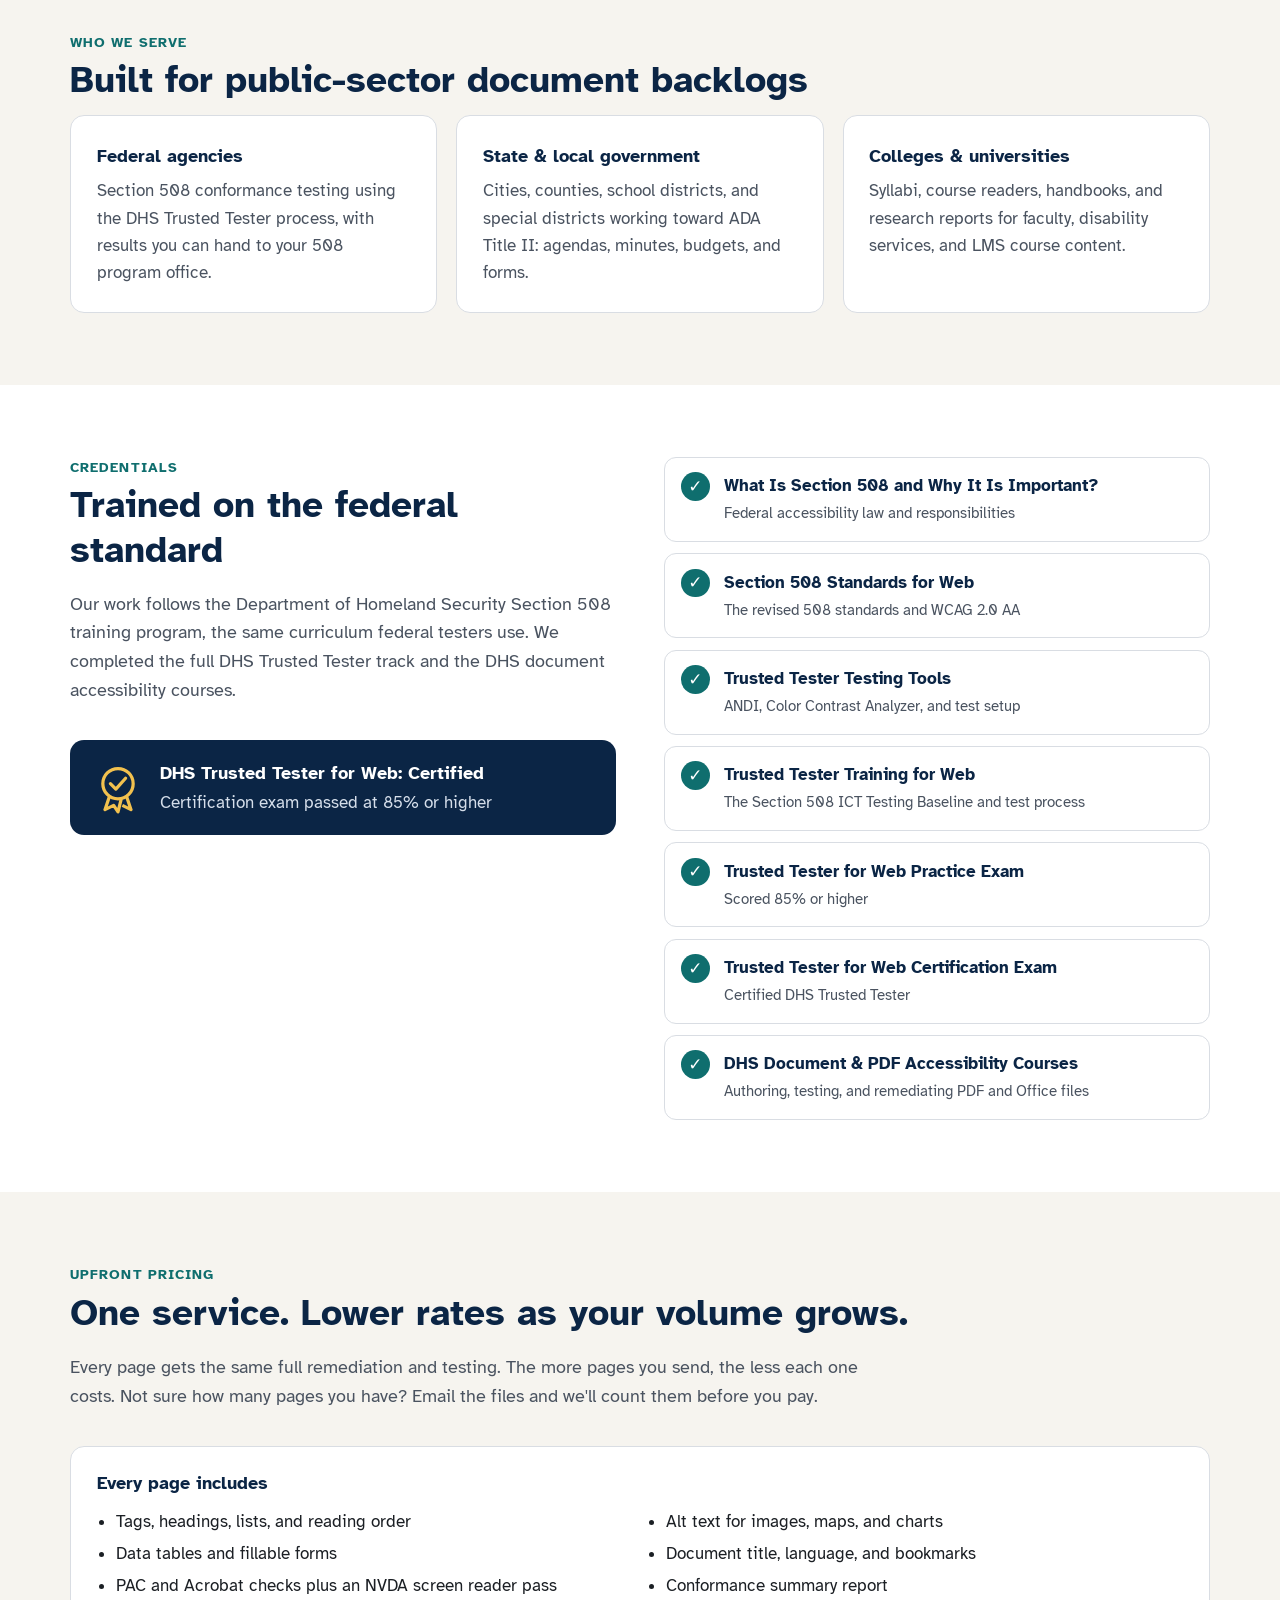
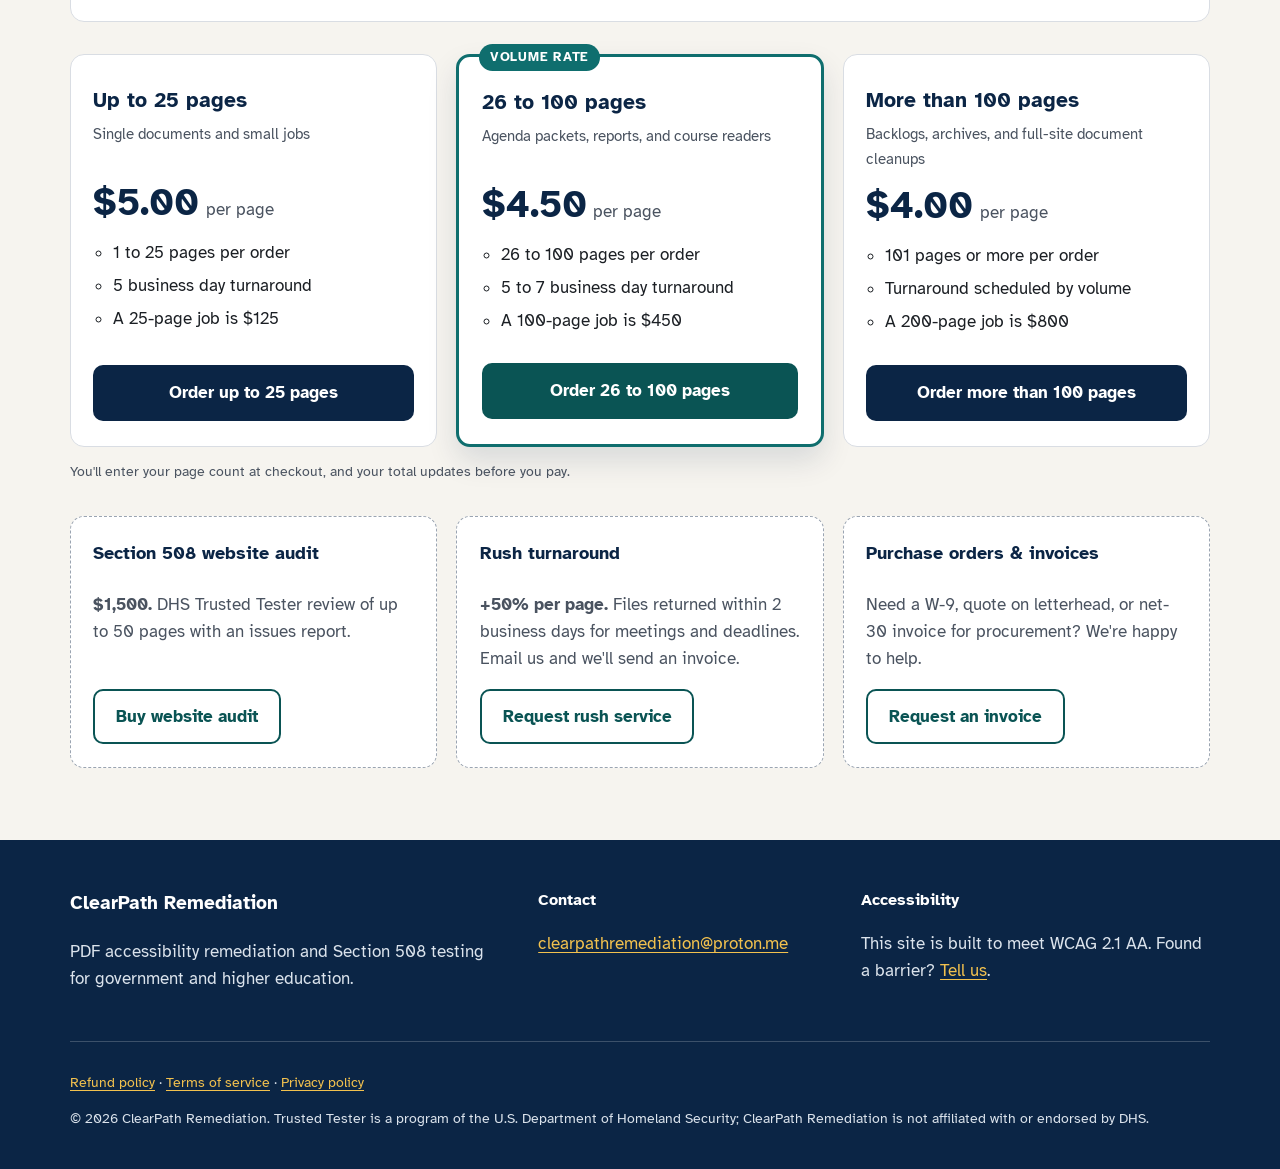
==== commit ebf283a5: "Add checkout note for page count entry" ====
--- a/index.html
+++ b/index.html
@@ -197,6 +197,7 @@
             <a class="btn btn-plan" href="https://buy.stripe.com/5kQfZhavaeXc4Xcb1b2sM02">Order more than 100 pages<span class="visually-hidden"> at $4.00 per page</span></a>
           </li>
         </ul>
+        <p class="small checkout-note">You'll enter your page count at checkout, and your total updates before you pay.</p>
 
         <div class="addons">
           <div class="addon">
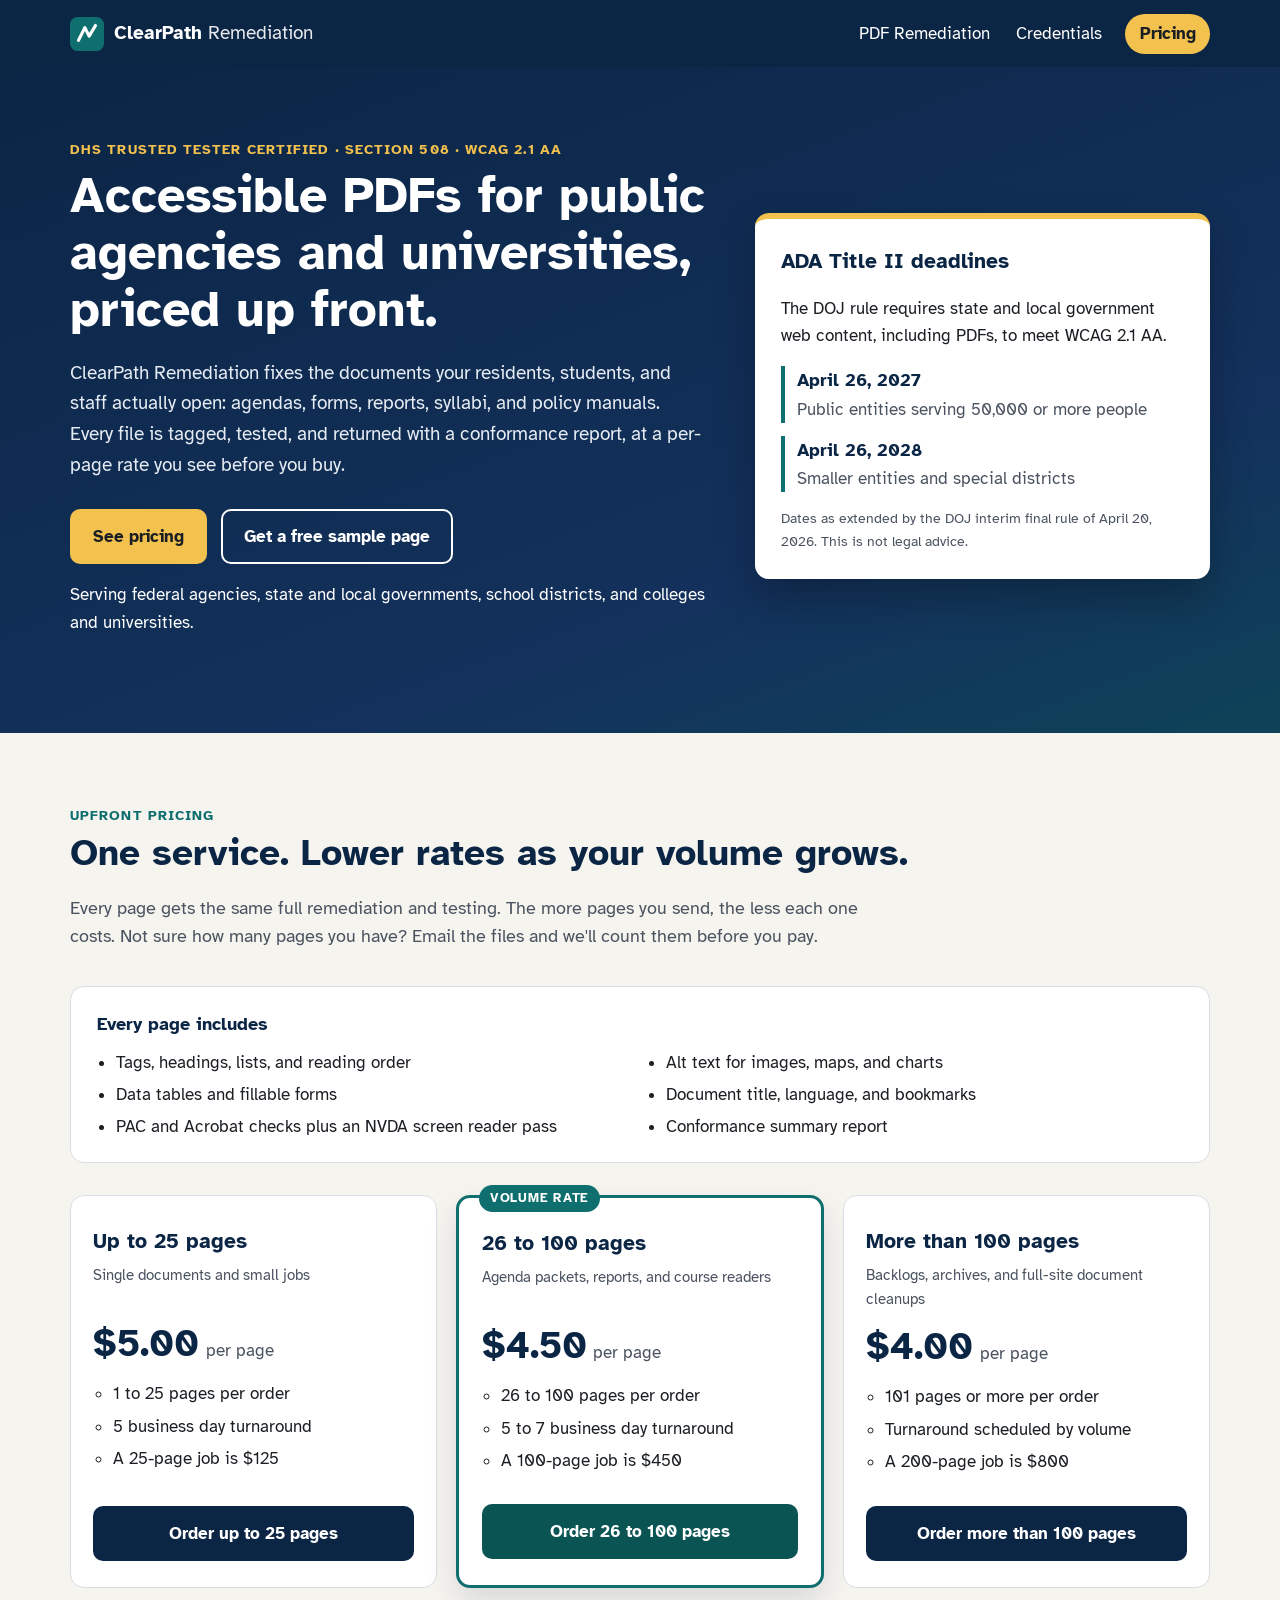
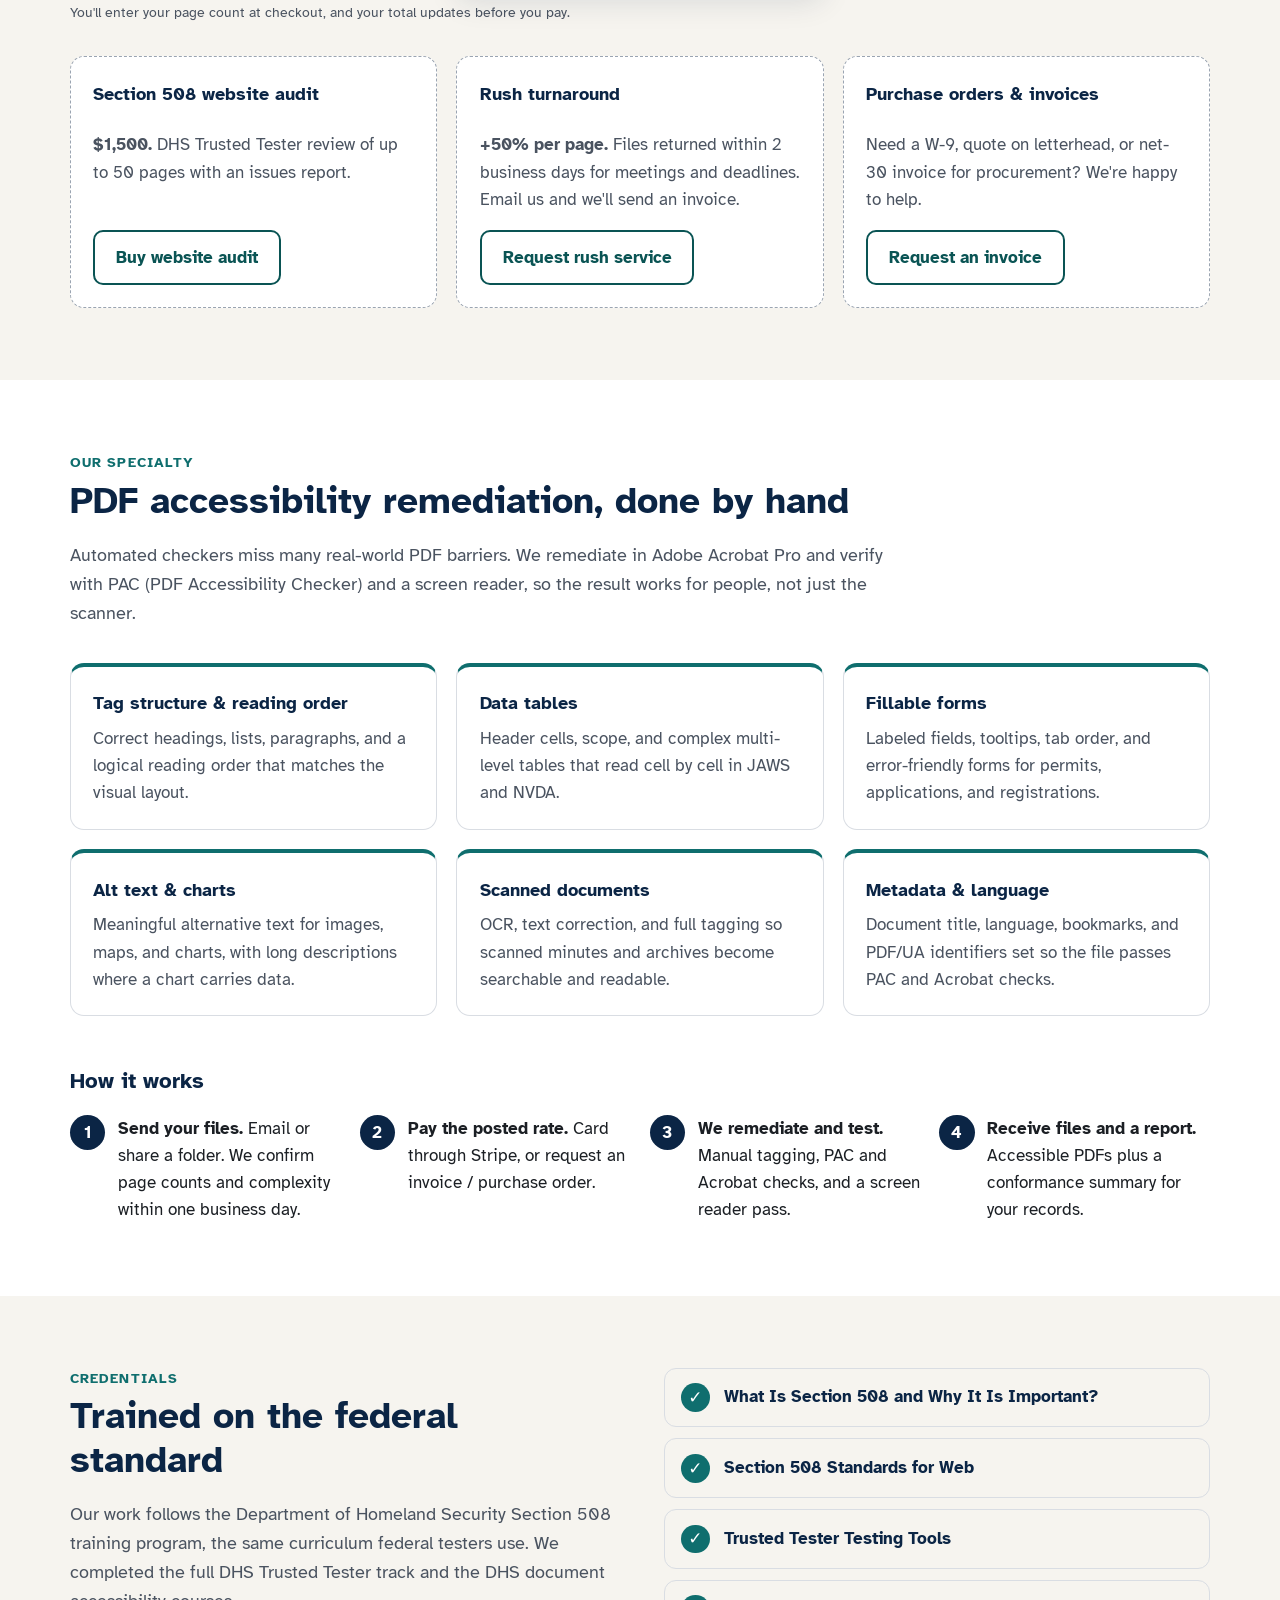
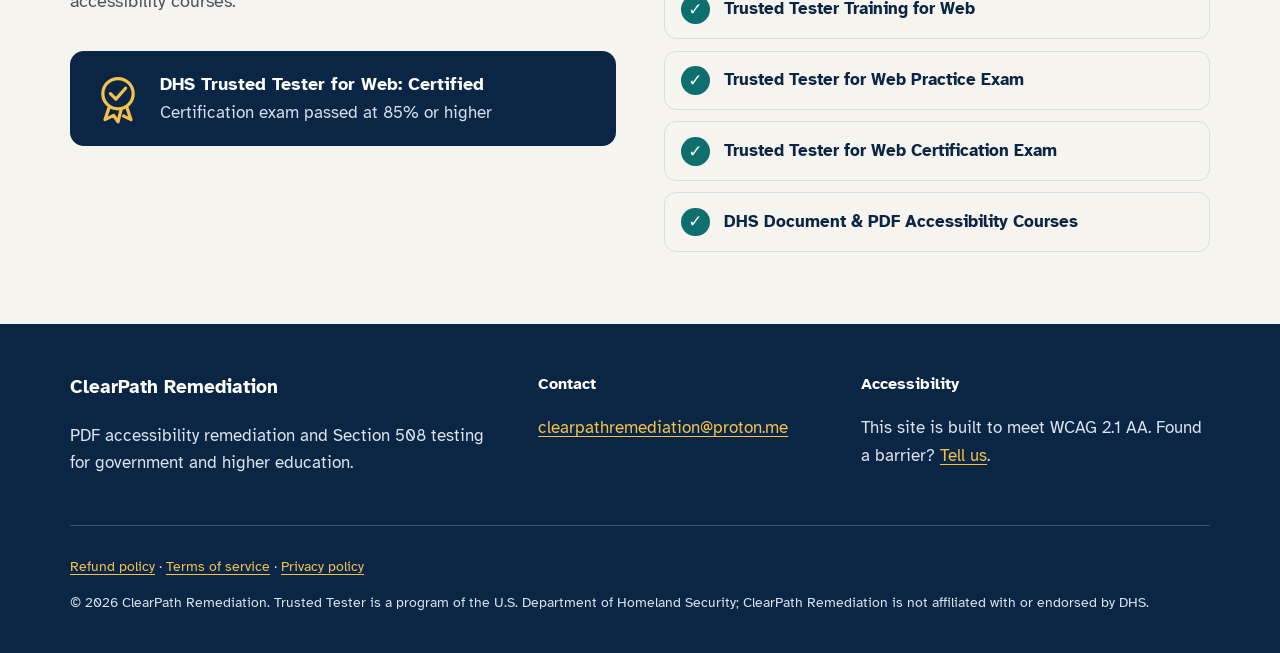
==== commit 04298b25: "Remove 'Who We Serve' section and add PDF details" ====
--- a/index.html
+++ b/index.html
@@ -20,7 +20,6 @@
       <nav aria-label="Primary">
         <ul class="nav-list">
           <li><a href="#pdf">PDF Remediation</a></li>
-          <li><a href="#who">Who We Serve</a></li>
           <li><a href="#credentials">Credentials</a></li>
           <li><a href="#pricing" class="nav-cta">Pricing</a></li>
         </ul>
@@ -39,6 +38,7 @@
             <a class="btn btn-primary" href="#pricing">See pricing</a>
             <a class="btn btn-ghost" href="mailto:clearpathremediation@proton.me?subject=Free%20sample%20page%20request">Get a free sample page</a>
           </div>
+          <p class="audiences">Serving federal agencies, state and local governments, school districts, and colleges and universities.</p>
         </div>
         <aside class="deadline-card" aria-labelledby="deadline-title">
           <h2 id="deadline-title">ADA Title II deadlines</h2>
@@ -52,6 +52,84 @@
       </div>
     </section>
 
+    <section class="section alt" id="pricing" aria-labelledby="pricing-title">
+      <div class="wrap">
+        <p class="eyebrow">Upfront pricing</p>
+        <h2 id="pricing-title">One service. Lower rates as your volume grows.</h2>
+        <p class="section-lede">Every page gets the same full remediation and testing. The more pages you send, the less each one costs. Not sure how many pages you have? Email the files and we'll count them before you pay.</p>
+
+        <div class="included" aria-labelledby="included-title">
+          <h3 id="included-title">Every page includes</h3>
+          <ul class="included-list">
+            <li>Tags, headings, lists, and reading order</li>
+            <li>Alt text for images, maps, and charts</li>
+            <li>Data tables and fillable forms</li>
+            <li>Document title, language, and bookmarks</li>
+            <li>PAC and Acrobat checks plus an NVDA screen reader pass</li>
+            <li>Conformance summary report</li>
+          </ul>
+        </div>
+
+        <ul class="pricing-grid" role="list">
+          <li class="plan">
+            <h3 class="plan-name">Up to 25 pages</h3>
+            <p class="plan-for">Single documents and small jobs</p>
+            <p class="price"><span class="amount">$5.00</span><span class="unit">per page</span></p>
+            <ul class="plan-list">
+              <li>1 to 25 pages per order</li>
+              <li>5 business day turnaround</li>
+              <li>A 25-page job is $125</li>
+            </ul>
+            <a class="btn btn-plan" href="https://buy.stripe.com/4gM3cvgTyeXcahwd9j2sM00">Order up to 25 pages<span class="visually-hidden"> at $5.00 per page</span></a>
+          </li>
+
+          <li class="plan featured">
+            <p class="ribbon">Volume rate</p>
+            <h3 class="plan-name">26 to 100 pages</h3>
+            <p class="plan-for">Agenda packets, reports, and course readers</p>
+            <p class="price"><span class="amount">$4.50</span><span class="unit">per page</span></p>
+            <ul class="plan-list">
+              <li>26 to 100 pages per order</li>
+              <li>5 to 7 business day turnaround</li>
+              <li>A 100-page job is $450</li>
+            </ul>
+            <a class="btn btn-plan btn-plan-featured" href="https://buy.stripe.com/bJefZhdHmbL09ds8T32sM01">Order 26 to 100 pages<span class="visually-hidden"> at $4.50 per page</span></a>
+          </li>
+
+          <li class="plan">
+            <h3 class="plan-name">More than 100 pages</h3>
+            <p class="plan-for">Backlogs, archives, and full-site document cleanups</p>
+            <p class="price"><span class="amount">$4.00</span><span class="unit">per page</span></p>
+            <ul class="plan-list">
+              <li>101 pages or more per order</li>
+              <li>Turnaround scheduled by volume</li>
+              <li>A 200-page job is $800</li>
+            </ul>
+            <a class="btn btn-plan" href="https://buy.stripe.com/5kQfZhavaeXc4Xcb1b2sM02">Order more than 100 pages<span class="visually-hidden"> at $4.00 per page</span></a>
+          </li>
+        </ul>
+        <p class="small checkout-note">You'll enter your page count at checkout, and your total updates before you pay.</p>
+
+        <div class="addons">
+          <div class="addon">
+            <h3>Section 508 website audit</h3>
+            <p><strong>$1,500.</strong> DHS Trusted Tester review of up to 50 pages with an issues report.</p>
+            <a class="btn btn-ghost" href="https://buy.stripe.com/6oUaEX1YEcP4dtIglv2sM03">Buy website audit<span class="visually-hidden"> for $1,500</span></a>
+          </div>
+          <div class="addon">
+            <h3>Rush turnaround</h3>
+            <p><strong>+50% per page.</strong> Files returned within 2 business days for meetings and deadlines. Email us and we'll send an invoice.</p>
+            <a class="btn btn-ghost" href="mailto:clearpathremediation@proton.me?subject=Rush%20turnaround%20request">Request rush service</a>
+          </div>
+          <div class="addon">
+            <h3>Purchase orders &amp; invoices</h3>
+            <p>Need a W-9, quote on letterhead, or net-30 invoice for procurement? We're happy to help.</p>
+            <a class="btn btn-ghost" href="mailto:clearpathremediation@proton.me?subject=Invoice%20or%20PO%20request">Request an invoice</a>
+          </div>
+        </div>
+      </div>
+    </section>
+
     <section class="section" id="pdf" aria-labelledby="pdf-title">
       <div class="wrap">
         <p class="eyebrow">Our specialty</p>
@@ -94,28 +172,7 @@
       </div>
     </section>
 
-    <section class="section alt" id="who" aria-labelledby="who-title">
-      <div class="wrap">
-        <p class="eyebrow">Who we serve</p>
-        <h2 id="who-title">Built for public-sector document backlogs</h2>
-        <ul class="audience-grid" role="list">
-          <li class="audience">
-            <h3>Federal agencies</h3>
-            <p>Section 508 conformance testing using the DHS Trusted Tester process, with results you can hand to your 508 program office.</p>
-          </li>
-          <li class="audience">
-            <h3>State &amp; local government</h3>
-            <p>Cities, counties, school districts, and special districts working toward ADA Title II: agendas, minutes, budgets, and forms.</p>
-          </li>
-          <li class="audience">
-            <h3>Colleges &amp; universities</h3>
-            <p>Syllabi, course readers, handbooks, and research reports for faculty, disability services, and LMS course content.</p>
-          </li>
-        </ul>
-      </div>
-    </section>
-
-    <section class="section" id="credentials" aria-labelledby="cred-title">
+    <section class="section alt" id="credentials" aria-labelledby="cred-title">
       <div class="wrap cred-grid">
         <div>
           <p class="eyebrow">Credentials</p>
@@ -130,94 +187,17 @@
           </div>
         </div>
         <ol class="course-list" aria-label="Completed DHS Section 508 training courses">
-          <li><span class="check" aria-hidden="true">&#10003;</span><div><strong>What Is Section 508 and Why It Is Important?</strong><span>Federal accessibility law and responsibilities</span></div></li>
-          <li><span class="check" aria-hidden="true">&#10003;</span><div><strong>Section 508 Standards for Web</strong><span>The revised 508 standards and WCAG 2.0 AA</span></div></li>
-          <li><span class="check" aria-hidden="true">&#10003;</span><div><strong>Trusted Tester Testing Tools</strong><span>ANDI, Color Contrast Analyzer, and test setup</span></div></li>
-          <li><span class="check" aria-hidden="true">&#10003;</span><div><strong>Trusted Tester Training for Web</strong><span>The Section 508 ICT Testing Baseline and test process</span></div></li>
-          <li><span class="check" aria-hidden="true">&#10003;</span><div><strong>Trusted Tester for Web Practice Exam</strong><span>Scored 85% or higher</span></div></li>
-          <li><span class="check" aria-hidden="true">&#10003;</span><div><strong>Trusted Tester for Web Certification Exam</strong><span>Certified DHS Trusted Tester</span></div></li>
-          <li><span class="check" aria-hidden="true">&#10003;</span><div><strong>DHS Document &amp; PDF Accessibility Courses</strong><span>Authoring, testing, and remediating PDF and Office files</span></div></li>
+          <li><span class="check" aria-hidden="true">&#10003;</span><div><strong>What Is Section 508 and Why It Is Important?</strong></div></li>
+          <li><span class="check" aria-hidden="true">&#10003;</span><div><strong>Section 508 Standards for Web</strong></div></li>
+          <li><span class="check" aria-hidden="true">&#10003;</span><div><strong>Trusted Tester Testing Tools</strong></div></li>
+          <li><span class="check" aria-hidden="true">&#10003;</span><div><strong>Trusted Tester Training for Web</strong></div></li>
+          <li><span class="check" aria-hidden="true">&#10003;</span><div><strong>Trusted Tester for Web Practice Exam</strong></div></li>
+          <li><span class="check" aria-hidden="true">&#10003;</span><div><strong>Trusted Tester for Web Certification Exam</strong></div></li>
+          <li><span class="check" aria-hidden="true">&#10003;</span><div><strong>DHS Document &amp; PDF Accessibility Courses</strong></div></li>
         </ol>
       </div>
     </section>
 
-    <section class="section alt" id="pricing" aria-labelledby="pricing-title">
-      <div class="wrap">
-        <p class="eyebrow">Upfront pricing</p>
-        <h2 id="pricing-title">One service. Lower rates as your volume grows.</h2>
-        <p class="section-lede">Every page gets the same full remediation and testing. The more pages you send, the less each one costs. Not sure how many pages you have? Email the files and we'll count them before you pay.</p>
-
-        <div class="included" aria-labelledby="included-title">
-          <h3 id="included-title">Every page includes</h3>
-          <ul class="included-list">
-            <li>Tags, headings, lists, and reading order</li>
-            <li>Alt text for images, maps, and charts</li>
-            <li>Data tables and fillable forms</li>
-            <li>Document title, language, and bookmarks</li>
-            <li>PAC and Acrobat checks plus an NVDA screen reader pass</li>
-            <li>Conformance summary report</li>
-          </ul>
-        </div>
-
-        <ul class="pricing-grid" role="list">
-          <li class="plan">
-            <h3 class="plan-name">Up to 25 pages</h3>
-            <p class="plan-for">Single documents and small jobs</p>
-            <p class="price"><span class="amount">$5.00</span><span class="unit">per page</span></p>
-            <ul class="plan-list">
-              <li>1 to 25 pages per order</li>
-              <li>5 business day turnaround</li>
-              <li>A 25-page job is $125</li>
-            </ul>
-            <a class="btn btn-plan" href="https://buy.stripe.com/4gM3cvgTyeXcahwd9j2sM00">Order up to 25 pages<span class="visually-hidden"> at $5.00 per page</span></a>
-          </li>
-
-          <li class="plan featured">
-            <p class="ribbon">Volume rate</p>
-            <h3 class="plan-name">26 to 100 pages</h3>
-            <p class="plan-for">Agenda packets, reports, and course readers</p>
-            <p class="price"><span class="amount">$4.50</span><span class="unit">per page</span></p>
-            <ul class="plan-list">
-              <li>26 to 100 pages per order</li>
-              <li>5 to 7 business day turnaround</li>
-              <li>A 100-page job is $450</li>
-            </ul>
-            <a class="btn btn-plan btn-plan-featured" href="https://buy.stripe.com/bJefZhdHmbL09ds8T32sM01">Order 26 to 100 pages<span class="visually-hidden"> at $4.50 per page</span></a>
-          </li>
-
-          <li class="plan">
-            <h3 class="plan-name">More than 100 pages</h3>
-            <p class="plan-for">Backlogs, archives, and full-site document cleanups</p>
-            <p class="price"><span class="amount">$4.00</span><span class="unit">per page</span></p>
-            <ul class="plan-list">
-              <li>101 pages or more per order</li>
-              <li>Turnaround scheduled by volume</li>
-              <li>A 200-page job is $800</li>
-            </ul>
-            <a class="btn btn-plan" href="https://buy.stripe.com/5kQfZhavaeXc4Xcb1b2sM02">Order more than 100 pages<span class="visually-hidden"> at $4.00 per page</span></a>
-          </li>
-        </ul>
-        <p class="small checkout-note">You'll enter your page count at checkout, and your total updates before you pay.</p>
-
-        <div class="addons">
-          <div class="addon">
-            <h3>Section 508 website audit</h3>
-            <p><strong>$1,500.</strong> DHS Trusted Tester review of up to 50 pages with an issues report.</p>
-            <a class="btn btn-ghost" href="https://buy.stripe.com/6oUaEX1YEcP4dtIglv2sM03">Buy website audit<span class="visually-hidden"> for $1,500</span></a>
-          </div>
-          <div class="addon">
-            <h3>Rush turnaround</h3>
-            <p><strong>+50% per page.</strong> Files returned within 2 business days for meetings and deadlines. Email us and we'll send an invoice.</p>
-            <a class="btn btn-ghost" href="mailto:clearpathremediation@proton.me?subject=Rush%20turnaround%20request">Request rush service</a>
-          </div>
-          <div class="addon">
-            <h3>Purchase orders &amp; invoices</h3>
-            <p>Need a W-9, quote on letterhead, or net-30 invoice for procurement? We're happy to help.</p>
-            <a class="btn btn-ghost" href="mailto:clearpathremediation@proton.me?subject=Invoice%20or%20PO%20request">Request an invoice</a>
-          </div>
-        </div>
-      </div>
-    </section>
   </main>
 
   <footer class="site-footer">
